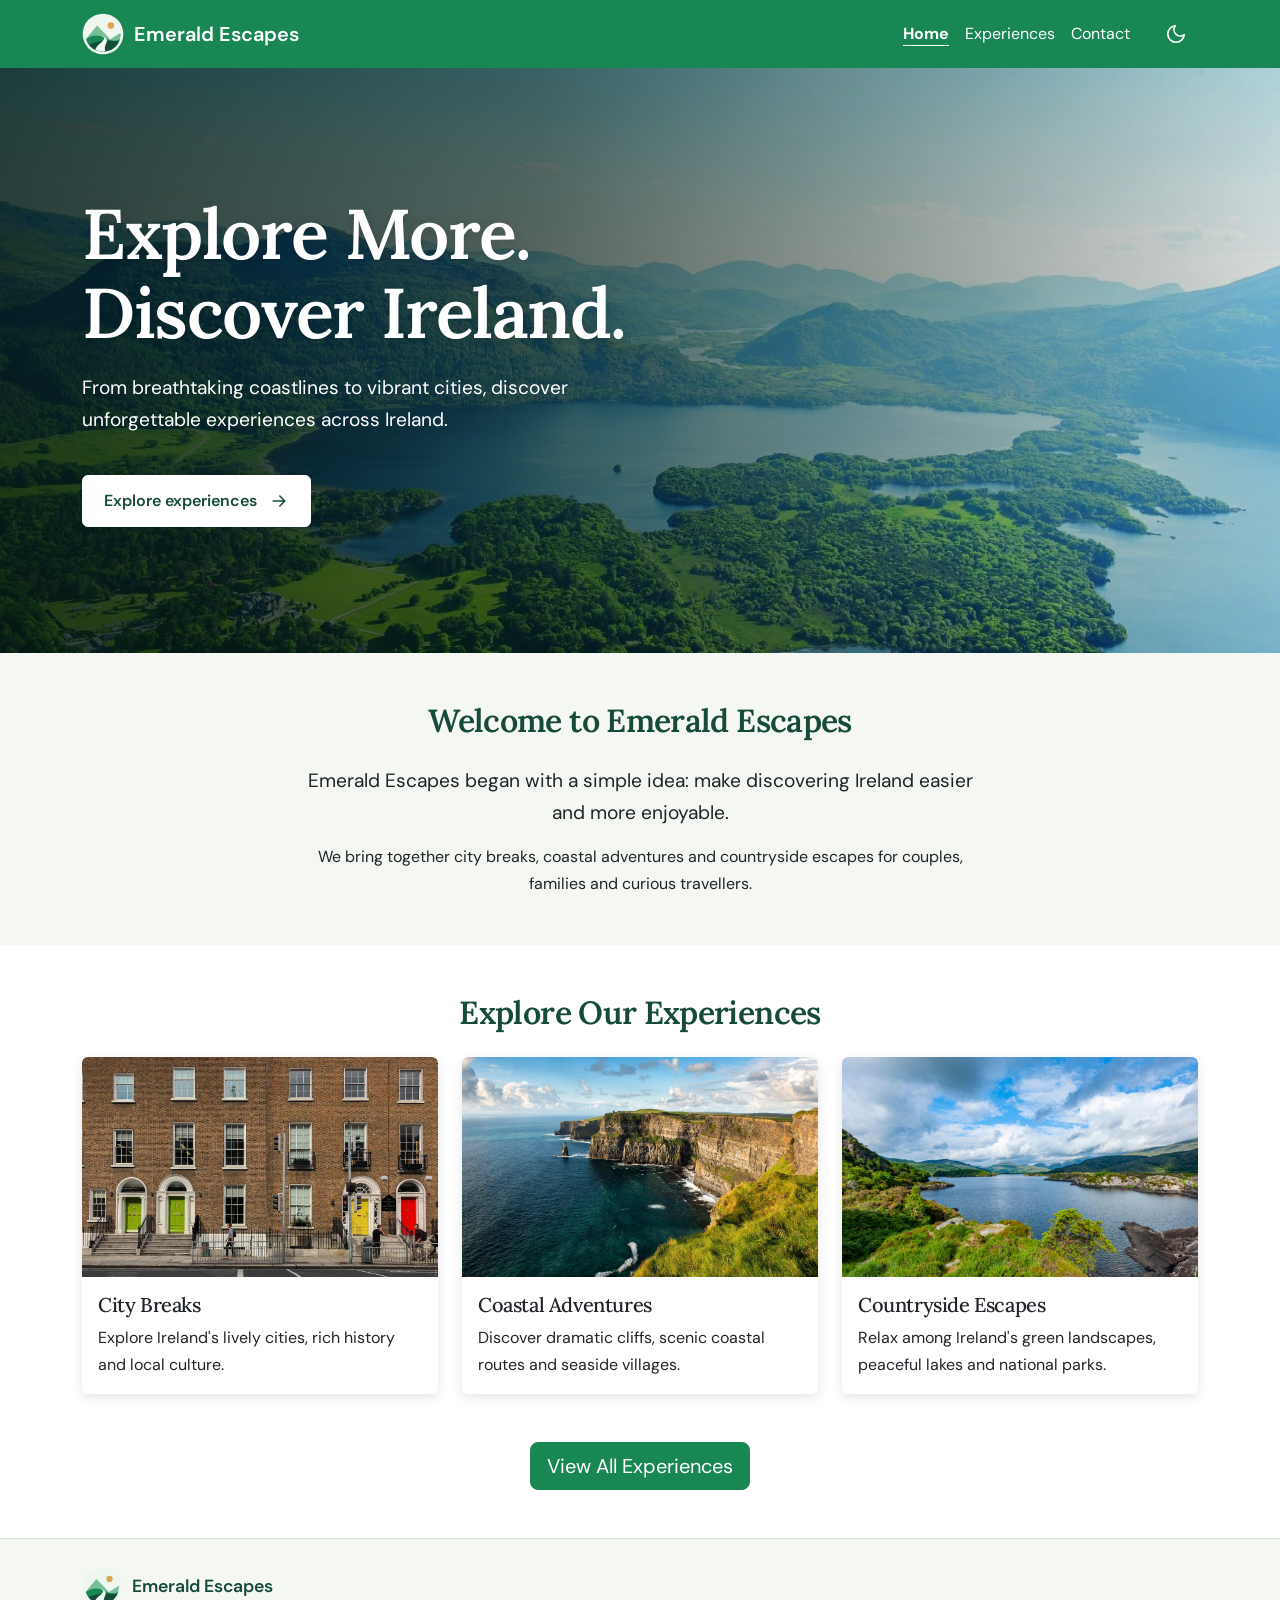
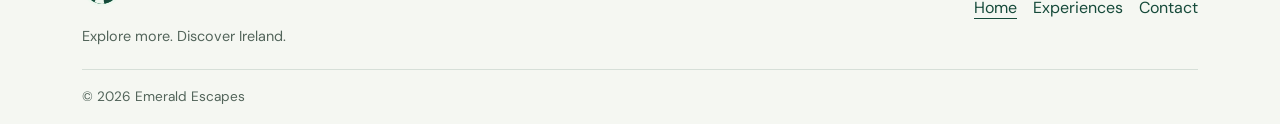
==== index.html @ 3952c550 "Add accessible back-to-top arrow across all pages" ====
<!DOCTYPE html>
<html lang="en">

<head>
    <meta charset="UTF-8">
    <meta name="viewport" content="width=device-width, initial-scale=1.0">
    <meta name="color-scheme" content="light dark">
    <meta name="theme-color" content="#198754">
    <link rel="icon" type="image/svg+xml" href="images/emerald-logo.svg">
    <script src="js/theme.js"></script>
    <title>Emerald Escapes | Discover Ireland</title>
    <link rel="stylesheet" href="vendor/bootstrap/css/bootstrap.min.css">
    <link rel="stylesheet" href="css/style.css">

</head>

<body>

    <header>
        <nav class="navbar navbar-expand-lg navbar-dark bg-success">
            <div class="container">

                <a class="navbar-brand" href="index.html">
                    <img src="images/emerald-logo.svg" class="brand-logo" width="42" height="42" alt="">
                    <span>Emerald Escapes</span>
                </a>

                <button class="navbar-toggler" type="button" data-bs-toggle="collapse" data-bs-target="#mainNav"
                    aria-controls="mainNav" aria-expanded="false" aria-label="Toggle navigation">
                    <span class="navbar-toggler-icon"></span>
                </button>

                <div class="collapse navbar-collapse" id="mainNav">
                    <div class="navbar-nav ms-auto">
                        <a class="nav-link active" aria-current="page" href="index.html">Home</a>
                        <a class="nav-link" href="experiences.html">Experiences</a>
                        <a class="nav-link" href="contact.html">Contact</a>
                    </div>
                    <button type="button" id="themeToggle" class="theme-toggle ms-lg-3 mt-3 mt-lg-0 mb-2 mb-lg-0"
                        role="switch" aria-checked="false" aria-label="Dark mode">
                        <svg class="theme-icon theme-icon-moon" width="22" height="22" viewBox="0 0 24 24"
                            fill="none" stroke="currentColor" stroke-width="1.8" stroke-linecap="round"
                            stroke-linejoin="round" aria-hidden="true" focusable="false">
                            <path d="M21 12.8A9 9 0 1 1 11.2 3a7 7 0 0 0 9.8 9.8Z"></path>
                        </svg>
                        <svg class="theme-icon theme-icon-sun" width="22" height="22" viewBox="0 0 24 24"
                            fill="none" stroke="currentColor" stroke-width="1.8" stroke-linecap="round"
                            aria-hidden="true" focusable="false">
                            <circle cx="12" cy="12" r="4"></circle>
                            <path d="M12 2v2m0 16v2M2 12h2m16 0h2M4.93 4.93l1.42 1.42m11.3 11.3 1.42 1.42M4.93 19.07l1.42-1.42m11.3-11.3 1.42-1.42"></path>
                        </svg>
                    </button>
                </div>

            </div>
        </nav>
    </header>
    <main>
        <section class="hero d-flex align-items-center">
            <div class="container">
                <div class="row">
                    <div class="col-lg-8 text-white">

                        <h1>
                            <span class="hero-title-line">Explore More.</span>
                            <span class="hero-title-line">Discover Ireland.</span>
                        </h1>

                        <p class="lead mt-3">
                            From breathtaking coastlines to vibrant cities,
                            discover unforgettable experiences across Ireland.
                        </p>

                        <a href="experiences.html" class="btn btn-light hero-cta mt-4">
                            Explore experiences
                            <svg width="20" height="20" viewBox="0 0 24 24" fill="none" stroke="currentColor"
                                stroke-width="1.8" stroke-linecap="round" stroke-linejoin="round"
                                aria-hidden="true" focusable="false">
                                <path d="M5 12h14m-6-6 6 6-6 6"></path>
                            </svg>
                        </a>

                    </div>
                </div>
            </div>
        </section>


        <section class="about py-5">
            <div class="container">
                <div class="row justify-content-center">
                    <div class="col-lg-9 text-center">

                        <h2 class="mb-4">Welcome to Emerald Escapes</h2>

                        <div class="about-copy">
                            <p class="lead">
                                Emerald Escapes began with a simple idea:
                                make discovering Ireland easier and more enjoyable.
                            </p>
                            <p class="mb-0">
                                We bring together city breaks, coastal adventures and countryside escapes
                                for couples, families and curious travellers.
                            </p>
                        </div>

                    </div>
                </div>
            </div>
        </section>
        <section class="featured py-5">
            <div class="container">

                <h2 class="text-center mb-4">
                    Explore Our Experiences
                </h2>

                <div class="row g-4">

                    <!-- City Breaks -->
                    <div class="col-md-6 col-lg-4">
                        <article class="card h-100 experience-preview">
                            <img src="images/dublin.jpg" class="card-img-top" alt="Colourful streets in Dublin">

                            <div class="card-body">
                                <h3 class="h5">City Breaks</h3>
                                <p class="card-text">
                                    Explore Ireland's lively cities,
                                    rich history and local culture.
                                </p>
                            </div>
                        </article>
                    </div>

                    <!-- Coastal Adventures -->
                    <div class="col-md-6 col-lg-4">
                        <article class="card h-100 experience-preview">
                            <img src="images/cliffs-moher.jpg" class="card-img-top"
                                alt="Cliffs of Moher overlooking the Atlantic Ocean">

                            <div class="card-body">
                                <h3 class="h5">Coastal Adventures</h3>
                                <p class="card-text">
                                    Discover dramatic cliffs, scenic
                                    coastal routes and seaside villages.
                                </p>
                            </div>
                        </article>
                    </div>

                    <!-- Countryside Escapes -->
                    <div class="col-md-6 col-lg-4">
                        <article class="card h-100 experience-preview">
                            <img src="images/killarney.jpg" class="card-img-top"
                                alt="Lakes and mountains in Killarney National Park">

                            <div class="card-body">
                                <h3 class="h5">Countryside Escapes</h3>
                                <p class="card-text">
                                    Relax among Ireland's green landscapes,
                                    peaceful lakes and national parks.
                                </p>
                            </div>
                        </article>
                    </div>

                </div>

                <div class="text-center mt-5">
                    <a href="experiences.html" class="btn btn-success btn-lg">
                        View All Experiences
                    </a>
                </div>

            </div>
        </section>
    </main>

    <footer class="site-footer">
        <div class="container">
            <div class="footer-main">
                <div>
                    <a class="footer-brand" href="index.html">
                        <img src="images/emerald-logo.svg" width="40" height="40" alt="">
                        <span>Emerald Escapes</span>
                    </a>
                    <p class="footer-tagline">Explore more. Discover Ireland.</p>
                </div>
                <nav aria-label="Footer navigation">
                    <ul class="footer-links">
                        <li><a href="index.html" aria-current="page">Home</a></li>
                        <li><a href="experiences.html">Experiences</a></li>
                        <li><a href="contact.html">Contact</a></li>
                    </ul>
                </nav>
            </div>
            <p class="footer-copyright">&copy; 2026 Emerald Escapes</p>
        </div>
    </footer>
    <button type="button" id="backToTop" class="back-to-top" aria-label="Back to top" title="Back to top" hidden>
        <svg width="22" height="22" viewBox="0 0 24 24" fill="none" stroke="currentColor"
            stroke-width="2" stroke-linecap="round" stroke-linejoin="round" aria-hidden="true" focusable="false">
            <path d="M12 19V5m-6 6 6-6 6 6"></path>
        </svg>
    </button>
    <script src="vendor/bootstrap/js/bootstrap.bundle.min.js"></script>
    <script src="js/back-to-top.js"></script>
</body>

</html>
---- css/style.css ----
/* Google Fonts bundled locally so typography works without an internet connection. */
@font-face {
    font-family: "DM Sans";
    src: url("../fonts/dm-sans-latin.woff2") format("woff2");
    font-style: normal;
    font-weight: 100 1000;
    font-display: swap;
}

@font-face {
    font-family: "Lora";
    src: url("../fonts/lora-latin.woff2") format("woff2");
    font-style: normal;
    font-weight: 400 700;
    font-display: swap;
}

/* Shared theme colours. Bootstrap also uses data-bs-theme for forms and text. */
:root {
    --bs-font-sans-serif: "DM Sans", system-ui, -apple-system, "Segoe UI", sans-serif;
    --bs-body-line-height: 1.65;
    --ee-font-heading: "Lora", Georgia, serif;
    color-scheme: light;
    --ee-heading: #164a3a;
    --ee-muted: #52645a;
    --ee-accent: #198754;
    --ee-surface: #ffffff;
    --ee-section: #f5f7f2;
    --ee-border: #d6dfd8;
    --ee-soft-green: #e5f3e9;
    --ee-hover-green: #d1eada;
    --ee-selected: #164a3a;
    --ee-selected-text: #ffffff;
    --ee-focus: #164a3a;
    --ee-shadow: 0 4px 12px rgba(0, 0, 0, 0.1);
}

:root[data-bs-theme="dark"] {
    color-scheme: dark;
    --bs-body-bg: #101b17;
    --bs-body-color: #e6eee9;
    --bs-secondary-color: #b0c0b6;
    --bs-border-color: #43594c;
    --ee-heading: #b4edcd;
    --ee-muted: #b0c0b6;
    --ee-accent: #88d9ab;
    --ee-surface: #192a22;
    --ee-section: #15241d;
    --ee-border: #43594c;
    --ee-soft-green: #203d2d;
    --ee-hover-green: #2c503b;
    --ee-selected: #a3e4bd;
    --ee-selected-text: #10271b;
    --ee-focus: #a3e4bd;
    --ee-shadow: 0 4px 16px rgba(0, 0, 0, 0.25);
}

h1, h2, h3, h4, h5, h6 {
    font-family: var(--ee-font-heading);
    font-weight: 600;
    line-height: 1.25;
    letter-spacing: -0.02em;
}

.lead {
    font-weight: 400;
}

/* Let the main content fill short pages so the footer stays at the bottom. */
body {
    min-height: 100vh;
    min-height: 100dvh;
    display: flex;
    flex-direction: column;
}

body > main {
    flex: 1 0 auto;
}

.site-footer {
    margin-top: auto;
    padding: 1.75rem 0 1rem;
    background: var(--ee-section);
    border-top: 1px solid var(--ee-border);
    color: var(--ee-muted);
}

.footer-main {
    display: flex;
    flex-wrap: wrap;
    align-items: center;
    justify-content: space-between;
    gap: 1.25rem;
    padding-bottom: 1.25rem;
}

.footer-brand {
    display: inline-flex;
    align-items: center;
    gap: 0.65rem;
    color: var(--ee-heading);
    font-size: 1.1rem;
    font-weight: 600;
    text-decoration: none;
}

.footer-brand:hover {
    color: var(--ee-heading);
}

.footer-tagline {
    margin: 0.6rem 0 0;
    font-size: 0.9rem;
}

.footer-links {
    display: flex;
    flex-wrap: wrap;
    gap: 0.25rem 1rem;
    margin: 0;
    padding: 0;
    list-style: none;
}

.footer-links a {
    display: inline-flex;
    align-items: center;
    min-height: 44px;
    color: var(--ee-heading);
    text-decoration: none;
}

.footer-links a:hover,
.footer-links a[aria-current="page"] {
    text-decoration: underline;
    text-underline-offset: 0.3rem;
}

.footer-brand:focus-visible,
.footer-links a:focus-visible {
    outline: 2px solid var(--ee-focus);
    outline-offset: 3px;
    border-radius: 0.2rem;
}

.footer-copyright {
    margin: 0;
    padding-top: 1rem;
    border-top: 1px solid var(--ee-border);
    font-size: 0.85rem;
}

@media (max-width: 575.98px) {
    .footer-main {
        flex-direction: column;
        text-align: center;
    }

    .footer-links {
        justify-content: center;
    }

    .footer-copyright {
        text-align: center;
    }
}

/* A fixed arrow that stays within the safe area on mobile screens. */
.back-to-top {
    position: fixed;
    right: calc(1rem + env(safe-area-inset-right, 0px));
    bottom: calc(1rem + env(safe-area-inset-bottom, 0px));
    z-index: 1020;
    display: grid;
    place-items: center;
    width: 48px;
    height: 48px;
    padding: 0;
    border: 1px solid var(--ee-border);
    border-radius: 50%;
    background: var(--ee-selected);
    color: var(--ee-selected-text);
    box-shadow: var(--ee-shadow);
    cursor: pointer;
}

.back-to-top[hidden] {
    display: none;
}

.back-to-top:hover {
    box-shadow: 0 4px 16px rgba(0, 0, 0, 0.3);
}

.back-to-top:focus-visible {
    outline: 3px solid var(--ee-focus);
    outline-offset: 3px;
}

.navbar-brand {
    display: inline-flex;
    align-items: center;
    gap: 0.65rem;
    font-weight: 600;
}

.brand-logo {
    flex-shrink: 0;
}

.theme-toggle {
    display: inline-grid;
    place-items: center;
    width: 44px;
    height: 44px;
    flex-shrink: 0;
    padding: 0;
    color: #ffffff;
    background: transparent;
    border: 0;
    border-radius: 50%;
    cursor: pointer;
}

.theme-toggle:hover {
    background: rgba(0, 0, 0, 0.12);
}

.theme-toggle:focus-visible {
    outline: 3px solid #ffffff;
    outline-offset: 3px;
}

.theme-icon {
    grid-area: 1 / 1;
    transform-origin: center;
    transition: opacity 220ms ease-out, transform 220ms ease-out;
}

.theme-icon-sun {
    opacity: 0;
    transform: rotate(-45deg) scale(0.65);
}

.theme-icon-moon {
    opacity: 1;
    transform: rotate(0) scale(1);
}

[data-bs-theme="dark"] .theme-icon-sun {
    opacity: 1;
    transform: rotate(0) scale(1);
}

[data-bs-theme="dark"] .theme-icon-moon {
    opacity: 0;
    transform: rotate(45deg) scale(0.65);
}

@media (prefers-reduced-motion: reduce) {
    .theme-icon {
        transition: none;
    }
}

.card {
    background-color: var(--ee-surface);
}

/* Brighter outlines keep success buttons readable against dark surfaces. */
[data-bs-theme="dark"] .btn-outline-success {
    --bs-btn-color: #88d9ab;
    --bs-btn-border-color: #88d9ab;
    --bs-btn-hover-color: #10271b;
    --bs-btn-hover-bg: #88d9ab;
    --bs-btn-hover-border-color: #88d9ab;
    --bs-btn-active-color: #10271b;
    --bs-btn-active-bg: #88d9ab;
    --bs-btn-active-border-color: #88d9ab;
    --bs-btn-focus-shadow-rgb: 136, 217, 171;
    --bs-btn-disabled-color: #b0c0b6;
    --bs-btn-disabled-border-color: #b0c0b6;
}

/* Keep navigation readable and mark the current page with more than colour. */
.navbar.navbar-dark .navbar-nav .nav-link {
    color: #ffffff;
}

.navbar.navbar-dark .navbar-nav .nav-link.active {
    font-weight: 700;
    text-decoration: underline;
    text-underline-offset: 0.4rem;
}

.navbar .nav-link:focus-visible {
    outline: 2px solid #ffffff;
    outline-offset: 2px;
}

/* Home page hero banner */
.hero {
    min-height: clamp(480px, 65vh, 680px);
    padding: 4.5rem 0;

    background-color: #164a3a;
    background-image:
        linear-gradient(90deg, rgba(5, 25, 18, 0.82) 0%,
            rgba(5, 25, 18, 0.65) 42%, rgba(5, 25, 18, 0.15) 100%),
        url("../images/ireland-hero.jpg");

    background-size: cover;
    background-position: center;
    background-repeat: no-repeat;
}

.hero h1 {
    margin-bottom: 1.25rem;
    font-size: clamp(2.75rem, 5.5vw, 4.5rem);
    font-weight: 600;
    line-height: 1.12;
    text-shadow: 0 2px 12px rgba(0, 0, 0, 0.15);
}

.hero-title-line {
    display: block;
}

.hero .lead {
    max-width: 46ch;
    font-size: clamp(1.05rem, 1.5vw, 1.25rem);
    line-height: 1.65;
}

.hero-cta {
    --bs-btn-color: #164a3a;
    --bs-btn-bg: #ffffff;
    --bs-btn-border-color: #ffffff;
    --bs-btn-hover-color: #164a3a;
    --bs-btn-hover-bg: #eef7ef;
    --bs-btn-hover-border-color: #eef7ef;
    --bs-btn-active-color: #164a3a;
    --bs-btn-active-bg: #eef7ef;
    display: inline-flex;
    align-items: center;
    gap: 0.75rem;
    padding: 0.8rem 1.3rem;
    font-size: 1rem;
    font-weight: 600;
}

.hero-cta:focus-visible {
    outline: 3px solid #ffffff;
    outline-offset: 4px;
}

/* Adjust hero layout for mobile screens */
@media (max-width: 576px) {
    .hero {
        min-height: 480px;
        padding: 3.5rem 0;
        text-align: center;
        background-image:
            linear-gradient(rgba(5, 25, 18, 0.65), rgba(5, 25, 18, 0.65)),
            url("../images/ireland-hero.jpg");
    }

    .hero h1 {
        font-size: clamp(2rem, 8.5vw, 2.6rem);
    }

    .hero .lead {
        margin-inline: auto;
    }
}


/* About section */
.about {
    background-color: var(--ee-section);
}

.about-copy {
    max-width: 62ch;
    margin-inline: auto;
}

.about-copy .lead {
    font-size: 1.2rem;
}

.about h2,
.featured h2 {
    color: var(--ee-heading);
}

/* Featured experiences */
.featured {
    background-color: var(--bs-body-bg);
}

.experience-preview {
    border: none;
    overflow: hidden;
    box-shadow: var(--ee-shadow);
    transition: transform 0.3s ease, box-shadow 0.3s ease;
}

/* Make all card images the same size */
.experience-preview img {
    height: 220px;
    object-fit: cover;
}

/* Card hover effect */
.experience-preview:hover {
    transform: translateY(-5px);
    box-shadow: 0 8px 20px rgba(0, 0, 0, 0.15);
}

/* Keep the description flexible and the price and save action aligned. */
.experience-card .card-body {
    display: flex;
    flex-direction: column;
}

.experience-card .card-body > p:nth-of-type(2) {
    flex-grow: 1;
}

.experience-card .favourite-btn {
    align-self: flex-start;
    min-height: 44px;
}

@media (prefers-reduced-motion: reduce) {
    .experience-preview {
        transition: none;
    }

    .experience-preview:hover {
        transform: none;
    }
}

/* Experiences page heading and filters */
.experiences-intro h1 {
    color: var(--ee-heading);
    letter-spacing: -0.02em;
}

.experiences-intro .lead {
    color: var(--ee-muted);
}

.experiences-eyebrow {
    color: var(--ee-accent);
    font-size: 0.75rem;
    font-weight: 700;
    letter-spacing: 0.14em;
}

.experience-filter-panel {
    padding: 1.25rem;
    background-color: var(--ee-section);
    border: 1px solid var(--ee-border);
    border-radius: 1rem;
}

.experience-filter-panel .form-label {
    color: var(--ee-heading);
    font-weight: 600;
}

.experience-filter-panel .form-select {
    min-height: 3rem;
    border-color: var(--ee-border);
    border-radius: 0.65rem;
}

.experience-filter-panel .form-select:focus {
    border-color: var(--ee-accent);
    box-shadow: 0 0 0 0.2rem rgba(25, 135, 84, 0.15);
}

.favourites-status {
    font-size: 1rem;
    font-weight: 700;
    line-height: 1.4;
}

.favourites-callout {
    width: 100%;
    min-height: 3rem;
    display: flex;
    align-items: center;
    gap: 0.85rem;
    color: var(--ee-heading);
    padding: 0.65rem 1rem;
    background: var(--ee-soft-green);
    border: 1px solid var(--ee-accent);
    border-radius: 0.75rem;
    text-align: left;
    cursor: pointer;
}

.favourites-callout:hover {
    background: var(--ee-hover-green);
}

.favourites-callout[aria-pressed="true"] {
    background: var(--ee-selected);
    color: var(--ee-selected-text);
    border-color: var(--ee-selected);
}

.favourites-callout:focus-visible,
.experience-results-bar .btn:focus-visible {
    outline: 3px solid var(--ee-focus);
    outline-offset: 3px;
}

.favourites-heart {
    color: inherit;
    font-size: 1.8rem;
    line-height: 1;
}

.favourites-hint {
    margin-top: 0.5rem;
    color: var(--ee-muted);
    font-size: 0.85rem;
}

.experience-results-bar {
    display: flex;
    flex-wrap: wrap;
    align-items: center;
    justify-content: space-between;
    gap: 0.75rem;
    color: var(--ee-muted);
}

.experience-results-bar .btn {
    min-height: 44px;
}

@media (max-width: 576px) {
    .brand-logo {
        width: 36px;
        height: 36px;
    }

    .navbar-brand {
        gap: 0.5rem;
        font-size: 1.1rem;
    }

    .experience-filter-panel {
        padding: 1rem;
    }

    .favourites-callout {
        min-height: 3.5rem;
    }

    .experiences-intro h1 {
        font-size: 2.2rem;
    }
}

/* Enquiry success confirmation */
.success-icon {
    width: 80px;
    height: 80px;
    background-color: #198754;
    color: white;
    border-radius: 50%;

    display: flex;
    align-items: center;
    justify-content: center;

    font-size: 2.5rem;
    font-weight: bold;
}
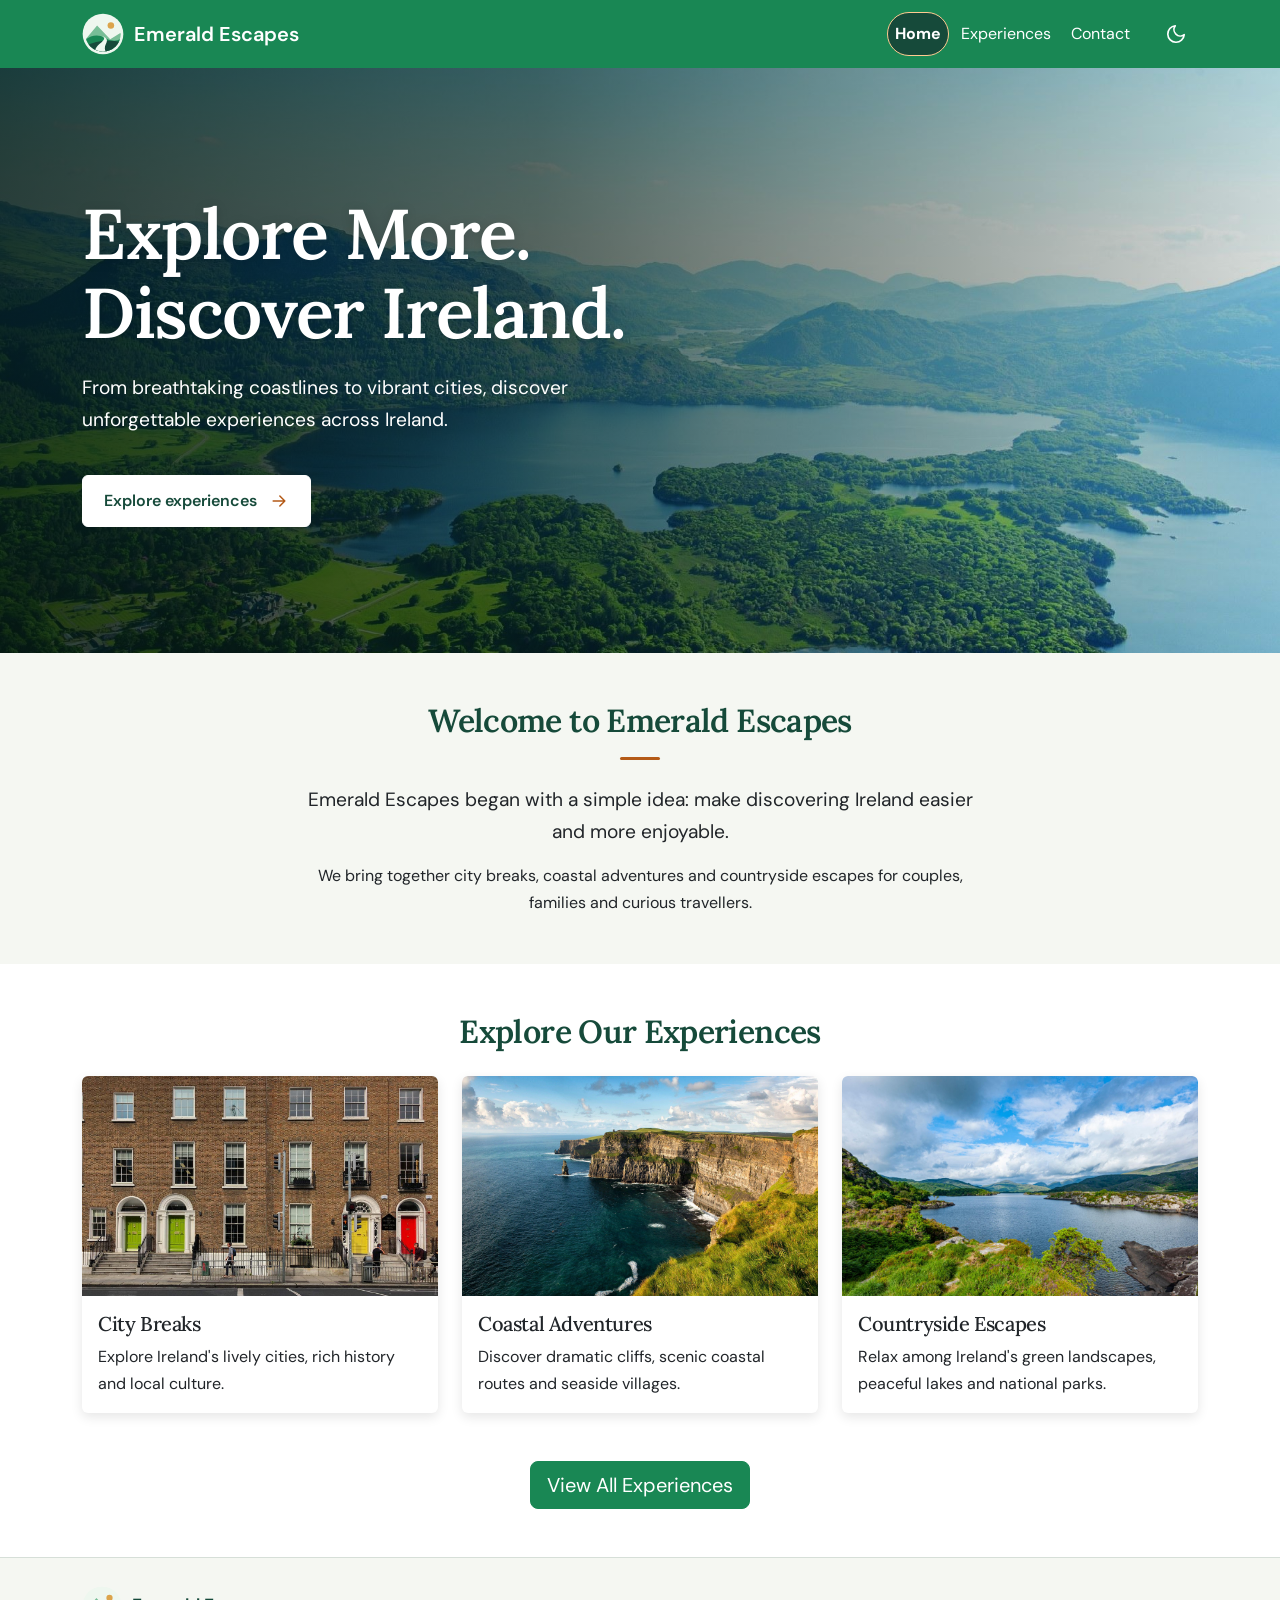
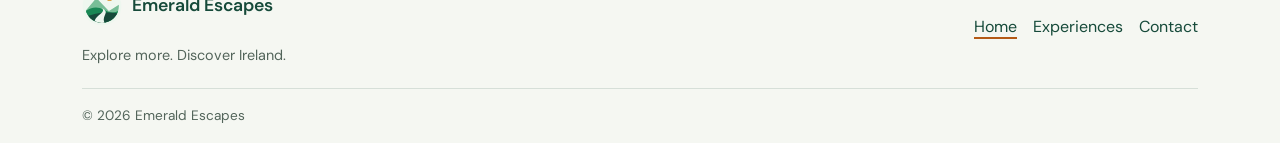
==== commit 8e478fb5: "Replace competing nav underlines with one accessible gliding highlight" ====
--- a/index.html
+++ b/index.html
@@ -204,6 +204,7 @@
         </svg>
     </button>
     <script src="vendor/bootstrap/js/bootstrap.bundle.min.js"></script>
+    <script src="js/navigation.js"></script>
     <script src="js/back-to-top.js"></script>
 </body>
 
--- a/css/style.css
+++ b/css/style.css
@@ -24,6 +24,8 @@
     --ee-heading: #164a3a;
     --ee-muted: #52645a;
     --ee-accent: #198754;
+    --ee-orange: #b45a17;
+    --ee-nav-orange: #ffca91;
     --ee-surface: #ffffff;
     --ee-section: #f5f7f2;
     --ee-border: #d6dfd8;
@@ -44,6 +46,7 @@
     --ee-heading: #b4edcd;
     --ee-muted: #b0c0b6;
     --ee-accent: #88d9ab;
+    --ee-orange: #f6b66b;
     --ee-surface: #192a22;
     --ee-section: #15241d;
     --ee-border: #43594c;
@@ -134,6 +137,8 @@
 .footer-links a:hover,
 .footer-links a[aria-current="page"] {
     text-decoration: underline;
+    text-decoration-color: var(--ee-orange);
+    text-decoration-thickness: 2px;
     text-underline-offset: 0.3rem;
 }
 
@@ -183,6 +188,17 @@
     color: var(--ee-selected-text);
     box-shadow: var(--ee-shadow);
     cursor: pointer;
+    opacity: 0;
+    visibility: hidden;
+    pointer-events: none;
+    transition: opacity 180ms ease, visibility 0s linear 180ms;
+}
+
+.back-to-top.is-visible {
+    opacity: 1;
+    visibility: visible;
+    pointer-events: auto;
+    transition-delay: 0s;
 }
 
 .back-to-top[hidden] {
@@ -198,6 +214,12 @@
     outline-offset: 3px;
 }
 
+@media (prefers-reduced-motion: reduce) {
+    .back-to-top {
+        transition: none;
+    }
+}
+
 .navbar-brand {
     display: inline-flex;
     align-items: center;
@@ -207,6 +229,12 @@
 
 .brand-logo {
     flex-shrink: 0;
+    transition: transform 200ms ease;
+}
+
+.navbar-brand:hover .brand-logo,
+.navbar-brand:focus-visible .brand-logo {
+    transform: rotate(-4deg);
 }
 
 .theme-toggle {
@@ -284,14 +312,58 @@
 }
 
 /* Keep navigation readable and mark the current page with more than colour. */
+.navbar .navbar-nav {
+    position: relative;
+    isolation: isolate;
+    gap: 0.25rem;
+}
+
 .navbar.navbar-dark .navbar-nav .nav-link {
+    position: relative;
+    display: inline-flex;
+    align-items: center;
+    width: fit-content;
+    min-height: 44px;
     color: #ffffff;
+    border-radius: 999px;
 }
 
 .navbar.navbar-dark .navbar-nav .nav-link.active {
     font-weight: 700;
-    text-decoration: underline;
-    text-underline-offset: 0.4rem;
+    background: #164a3a;
+    box-shadow: inset 0 0 0 1px var(--ee-nav-orange);
+}
+
+.nav-indicator {
+    display: none;
+    position: absolute;
+    top: 0;
+    left: 0;
+    z-index: -1;
+    background: #164a3a;
+    border: 1px solid var(--ee-nav-orange);
+    border-radius: 999px;
+    pointer-events: none;
+    transition: transform 220ms cubic-bezier(0.2, 0.7, 0.2, 1), width 220ms ease;
+}
+
+.navbar .has-nav-indicator .nav-indicator {
+    display: block;
+}
+
+.navbar.navbar-dark .has-nav-indicator .nav-link.active {
+    background: transparent;
+    box-shadow: none;
+}
+
+.nav-indicator.is-instant {
+    transition: none;
+}
+
+@media (max-width: 991.98px) {
+    .navbar.navbar-dark .navbar-nav .nav-link {
+        padding-inline: 0.85rem;
+    }
 }
 
 .navbar .nav-link:focus-visible {
@@ -338,8 +410,8 @@
     --bs-btn-bg: #ffffff;
     --bs-btn-border-color: #ffffff;
     --bs-btn-hover-color: #164a3a;
-    --bs-btn-hover-bg: #eef7ef;
-    --bs-btn-hover-border-color: #eef7ef;
+    --bs-btn-hover-bg: #fff1e3;
+    --bs-btn-hover-border-color: #f3b56d;
     --bs-btn-active-color: #164a3a;
     --bs-btn-active-bg: #eef7ef;
     display: inline-flex;
@@ -353,6 +425,31 @@
 .hero-cta:focus-visible {
     outline: 3px solid #ffffff;
     outline-offset: 4px;
+}
+
+.hero-cta svg {
+    color: #b45a17;
+    transition: transform 180ms ease;
+}
+
+.hero-cta:hover svg,
+.hero-cta:focus-visible svg {
+    transform: translateX(3px);
+}
+
+@media (prefers-reduced-motion: reduce) {
+    .brand-logo,
+    .nav-indicator,
+    .hero-cta svg {
+        transition: none;
+    }
+
+    .navbar-brand:hover .brand-logo,
+    .navbar-brand:focus-visible .brand-logo,
+    .hero-cta:hover svg,
+    .hero-cta:focus-visible svg {
+        transform: none;
+    }
 }
 
 /* Adjust hero layout for mobile screens */
@@ -395,6 +492,16 @@
     color: var(--ee-heading);
 }
 
+.about h2::after {
+    content: "";
+    display: block;
+    width: 2.5rem;
+    height: 3px;
+    margin: 1rem auto 0;
+    background: var(--ee-orange);
+    border-radius: 2px;
+}
+
 /* Featured experiences */
 .featured {
     background-color: var(--bs-body-bg);
@@ -455,7 +562,7 @@
 }
 
 .experiences-eyebrow {
-    color: var(--ee-accent);
+    color: var(--ee-orange);
     font-size: 0.75rem;
     font-weight: 700;
     letter-spacing: 0.14em;
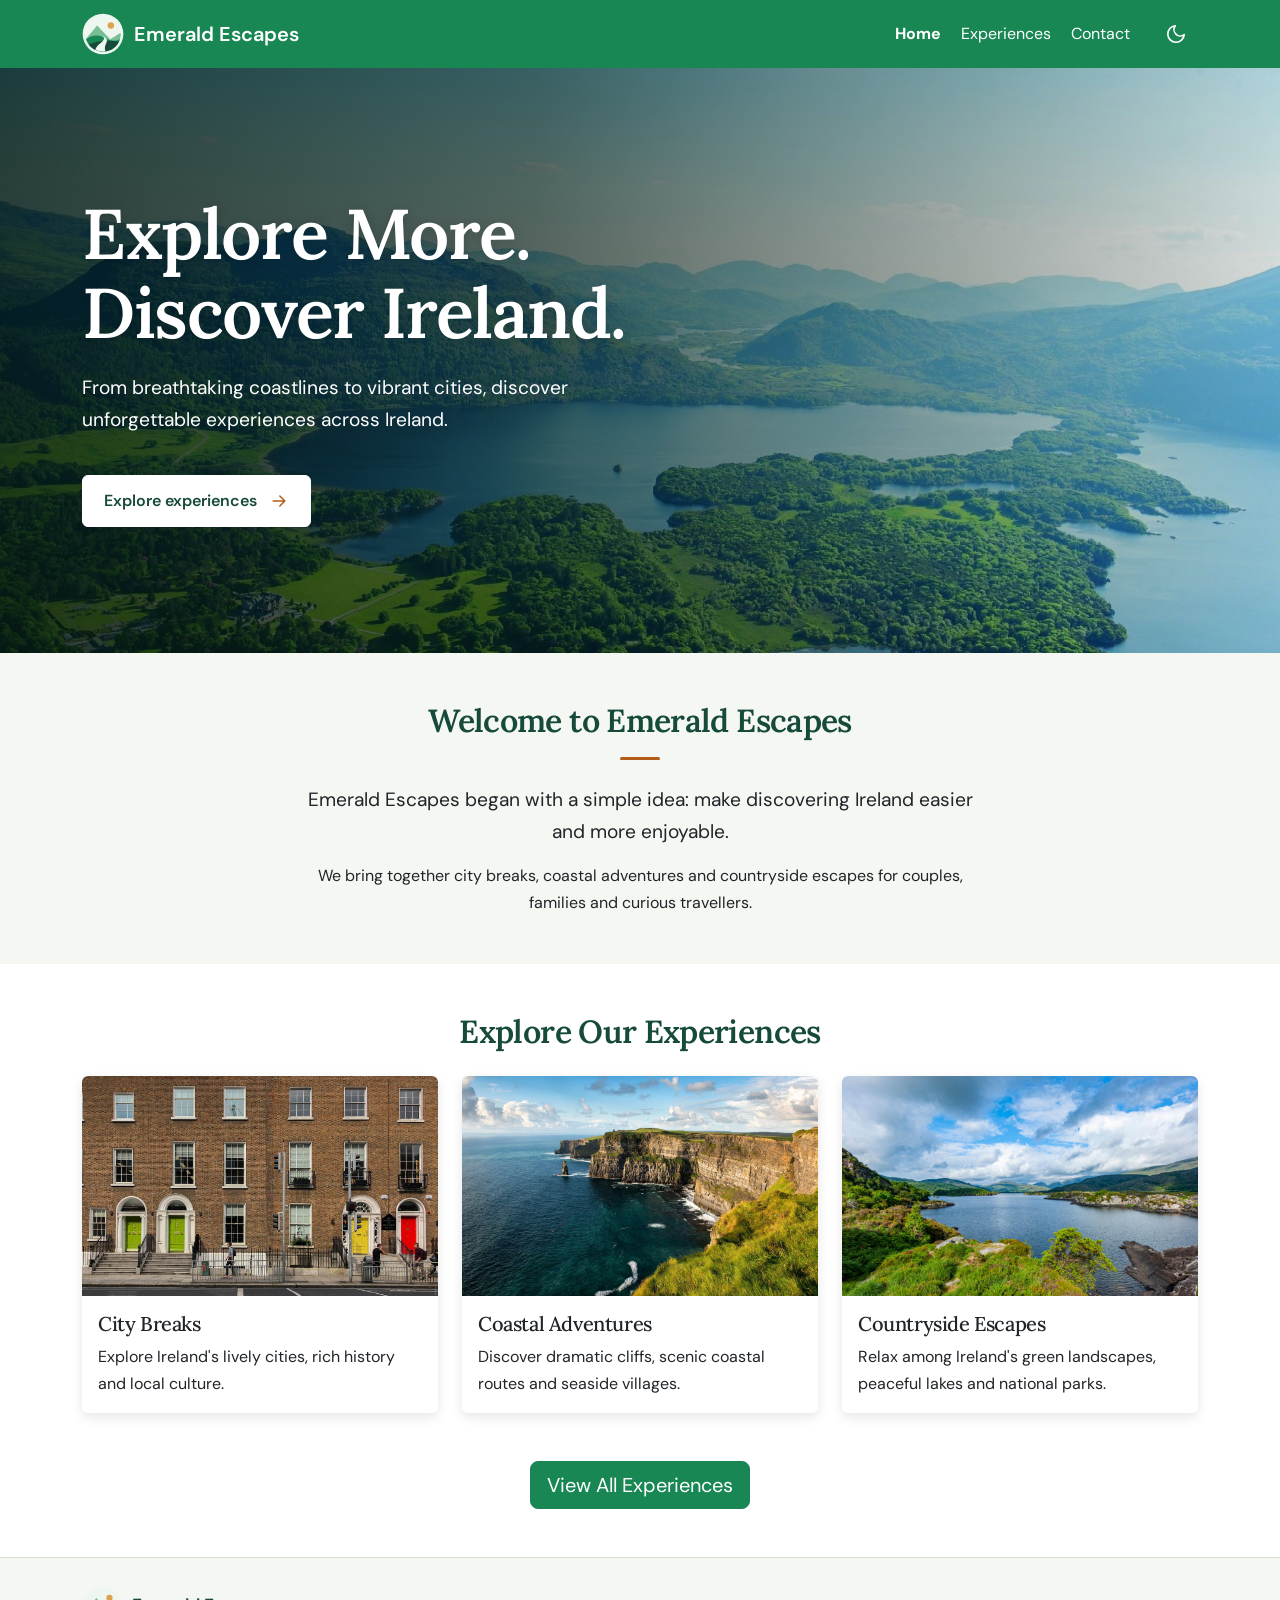
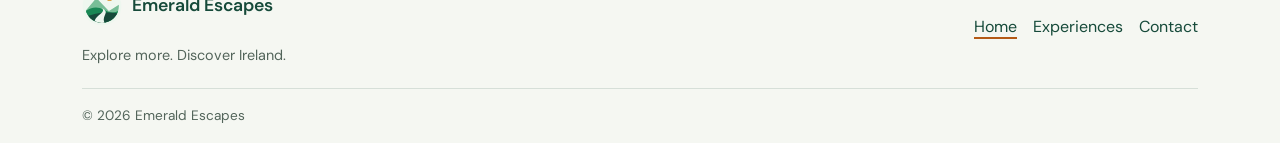
==== commit c5e65032: "Simplify navigation to a fading orange hover underline" ====
--- a/index.html
+++ b/index.html
@@ -204,7 +204,6 @@
         </svg>
     </button>
     <script src="vendor/bootstrap/js/bootstrap.bundle.min.js"></script>
-    <script src="js/navigation.js"></script>
     <script src="js/back-to-top.js"></script>
 </body>
 
--- a/css/style.css
+++ b/css/style.css
@@ -313,8 +313,6 @@
 
 /* Keep navigation readable and mark the current page with more than colour. */
 .navbar .navbar-nav {
-    position: relative;
-    isolation: isolate;
     gap: 0.25rem;
 }
 
@@ -325,44 +323,41 @@
     width: fit-content;
     min-height: 44px;
     color: #ffffff;
-    border-radius: 999px;
 }
 
 .navbar.navbar-dark .navbar-nav .nav-link.active {
     font-weight: 700;
-    background: #164a3a;
-    box-shadow: inset 0 0 0 1px var(--ee-nav-orange);
-}
-
-.nav-indicator {
-    display: none;
+}
+
+/* A simple underline fades in and out; it does not move or grow. */
+.navbar .navbar-nav .nav-link::after {
+    content: "";
     position: absolute;
-    top: 0;
-    left: 0;
-    z-index: -1;
-    background: #164a3a;
-    border: 1px solid var(--ee-nav-orange);
-    border-radius: 999px;
+    left: 0.5rem;
+    right: 0.5rem;
+    bottom: 0.3rem;
+    height: 2px;
+    border-radius: 2px;
+    background: var(--ee-nav-orange);
+    opacity: 0;
     pointer-events: none;
-    transition: transform 220ms cubic-bezier(0.2, 0.7, 0.2, 1), width 220ms ease;
-}
-
-.navbar .has-nav-indicator .nav-indicator {
-    display: block;
-}
-
-.navbar.navbar-dark .has-nav-indicator .nav-link.active {
-    background: transparent;
-    box-shadow: none;
-}
-
-.nav-indicator.is-instant {
-    transition: none;
+    transition: opacity 150ms ease;
+}
+
+@media (hover: hover) {
+    .navbar .navbar-nav .nav-link:hover::after {
+        opacity: 1;
+    }
+}
+
+.navbar .navbar-nav .nav-link:focus-visible::after {
+    opacity: 1;
 }
 
 @media (max-width: 991.98px) {
-    .navbar.navbar-dark .navbar-nav .nav-link {
-        padding-inline: 0.85rem;
+    .navbar .navbar-nav .nav-link::after {
+        left: 0;
+        right: 0;
     }
 }
 
@@ -439,7 +434,7 @@
 
 @media (prefers-reduced-motion: reduce) {
     .brand-logo,
-    .nav-indicator,
+    .navbar .navbar-nav .nav-link::after,
     .hero-cta svg {
         transition: none;
     }
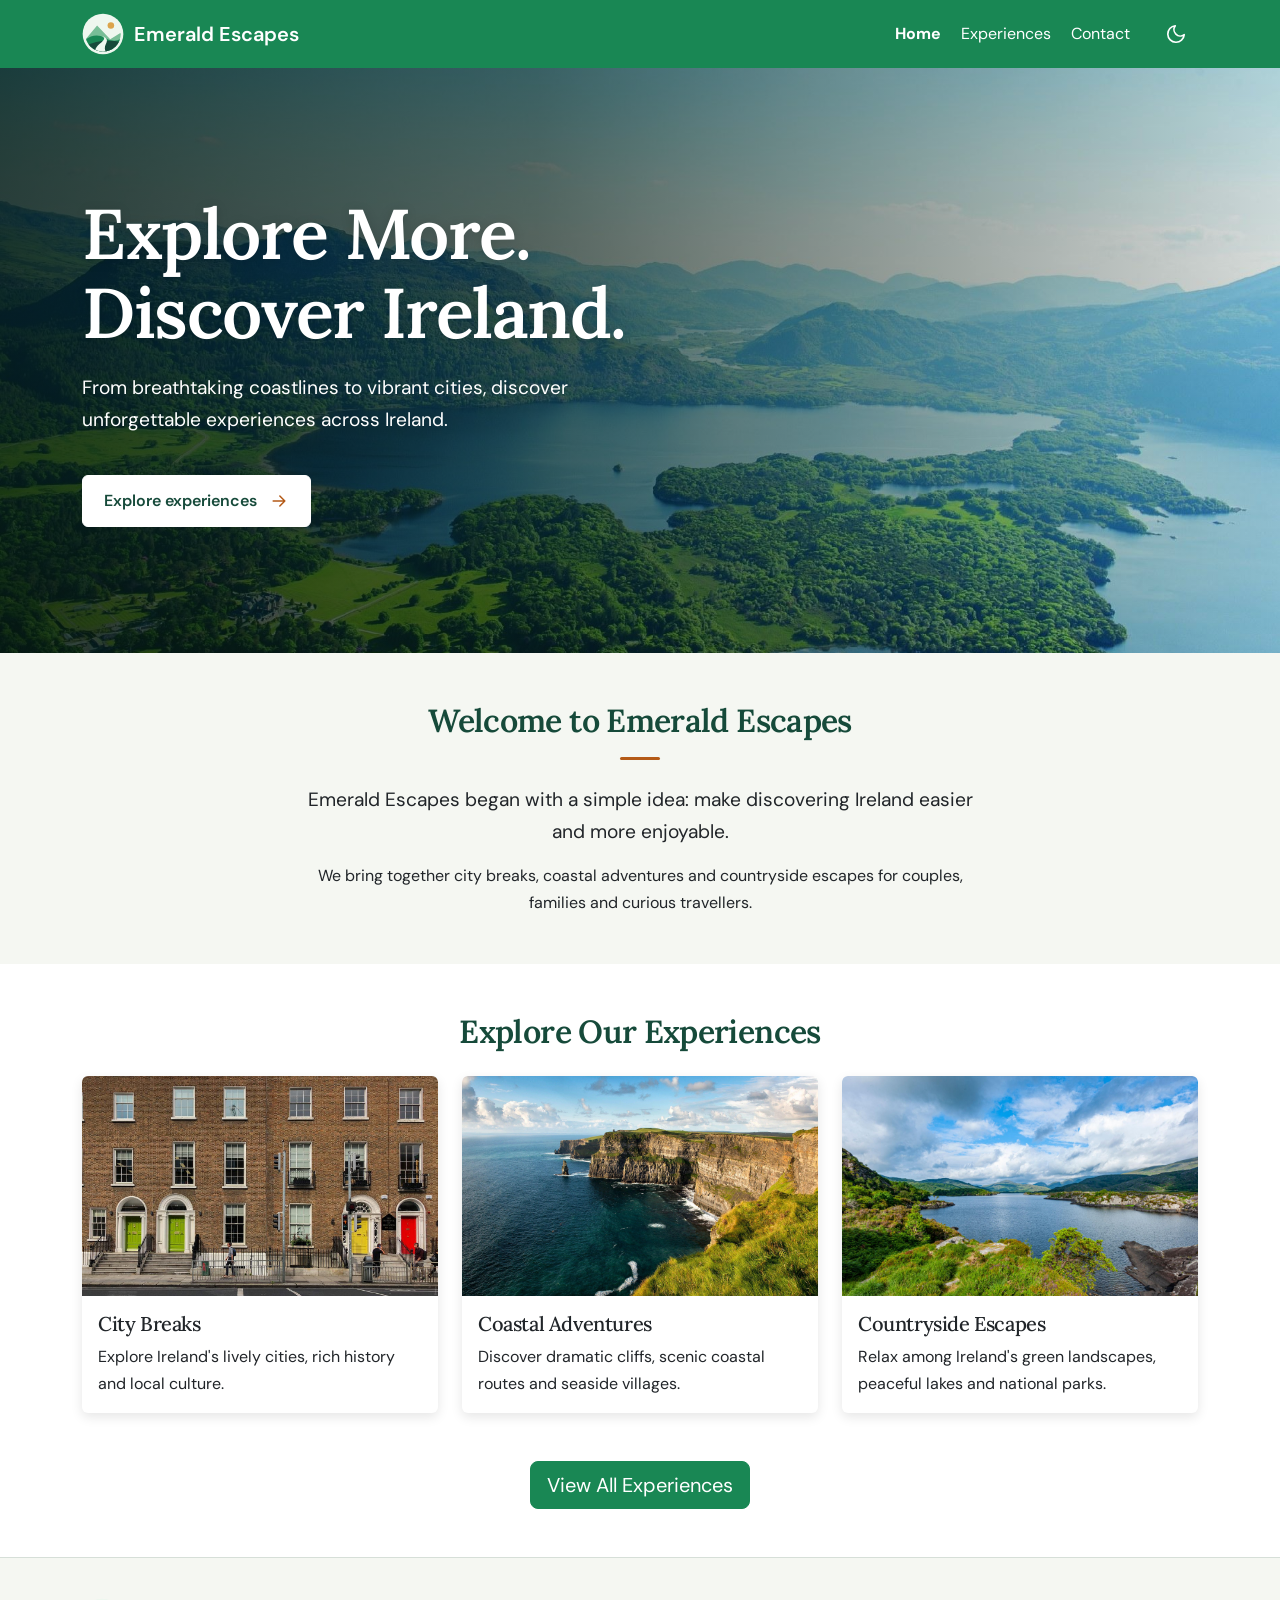
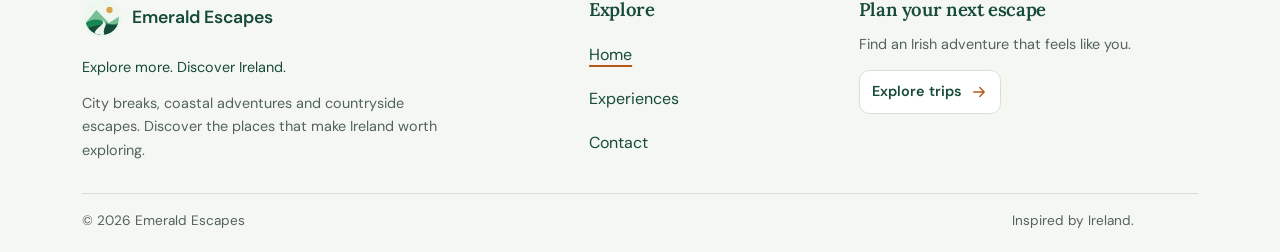
==== commit bd1b0782: "Add smooth theme crossfade and enrich the responsive footer" ====
--- a/index.html
+++ b/index.html
@@ -179,22 +179,42 @@
     <footer class="site-footer">
         <div class="container">
             <div class="footer-main">
-                <div>
+                <div class="footer-identity">
                     <a class="footer-brand" href="index.html">
                         <img src="images/emerald-logo.svg" width="40" height="40" alt="">
                         <span>Emerald Escapes</span>
                     </a>
                     <p class="footer-tagline">Explore more. Discover Ireland.</p>
+                    <p class="footer-description">
+                        City breaks, coastal adventures and countryside escapes.
+                        Discover the places that make Ireland worth exploring.
+                    </p>
                 </div>
                 <nav aria-label="Footer navigation">
+                    <h2 class="footer-heading">Explore</h2>
                     <ul class="footer-links">
                         <li><a href="index.html" aria-current="page">Home</a></li>
                         <li><a href="experiences.html">Experiences</a></li>
                         <li><a href="contact.html">Contact</a></li>
                     </ul>
                 </nav>
-            </div>
-            <p class="footer-copyright">&copy; 2026 Emerald Escapes</p>
+                <div class="footer-plan">
+                    <h2 class="footer-heading">Plan your next escape</h2>
+                    <p>Find an Irish adventure that feels like you.</p>
+                    <a class="footer-cta" href="experiences.html">
+                        Explore trips
+                        <svg width="18" height="18" viewBox="0 0 24 24" fill="none" stroke="currentColor"
+                            stroke-width="1.8" stroke-linecap="round" stroke-linejoin="round"
+                            aria-hidden="true" focusable="false">
+                            <path d="M5 12h14m-6-6 6 6-6 6"></path>
+                        </svg>
+                    </a>
+                </div>
+            </div>
+            <div class="footer-bottom">
+                <p class="footer-copyright">&copy; 2026 Emerald Escapes</p>
+                <p class="footer-note">Inspired by Ireland.</p>
+            </div>
         </div>
     </footer>
     <button type="button" id="backToTop" class="back-to-top" aria-label="Back to top" title="Back to top" hidden>
--- a/css/style.css
+++ b/css/style.css
@@ -83,19 +83,18 @@
 
 .site-footer {
     margin-top: auto;
-    padding: 1.75rem 0 1rem;
+    padding: 2.5rem 0 1.25rem;
     background: var(--ee-section);
     border-top: 1px solid var(--ee-border);
     color: var(--ee-muted);
 }
 
 .footer-main {
-    display: flex;
-    flex-wrap: wrap;
-    align-items: center;
-    justify-content: space-between;
-    gap: 1.25rem;
-    padding-bottom: 1.25rem;
+    display: grid;
+    grid-template-columns: minmax(0, 1.4fr) minmax(0, 0.7fr) minmax(0, 1fr);
+    align-items: start;
+    gap: 2rem;
+    padding-bottom: 1.75rem;
 }
 
 .footer-brand {
@@ -115,12 +114,57 @@
 .footer-tagline {
     margin: 0.6rem 0 0;
     font-size: 0.9rem;
+    color: var(--ee-heading);
+}
+
+.footer-description {
+    max-width: 38ch;
+    margin: 0.75rem 0 0;
+    font-size: 0.9rem;
+}
+
+.footer-heading {
+    margin: 0 0 0.75rem;
+    color: var(--ee-heading);
+    font-size: 1.15rem;
+}
+
+.footer-plan p {
+    margin-bottom: 0.85rem;
+    font-size: 0.9rem;
+}
+
+.footer-cta {
+    display: inline-flex;
+    align-items: center;
+    justify-content: center;
+    gap: 0.5rem;
+    min-height: 44px;
+    padding: 0.5rem 0.75rem;
+    background: var(--ee-surface);
+    border: 1px solid var(--ee-border);
+    border-radius: 0.65rem;
+    color: var(--ee-heading);
+    font-size: 0.9rem;
+    font-weight: 600;
+    text-decoration: none;
+}
+
+.footer-cta:hover {
+    background: var(--ee-soft-green);
+    color: var(--ee-heading);
+}
+
+.footer-cta svg {
+    flex-shrink: 0;
+    color: var(--ee-orange);
 }
 
 .footer-links {
     display: flex;
-    flex-wrap: wrap;
-    gap: 0.25rem 1rem;
+    flex-direction: column;
+    align-items: flex-start;
+    gap: 0;
     margin: 0;
     padding: 0;
     list-style: none;
@@ -143,30 +187,59 @@
 }
 
 .footer-brand:focus-visible,
-.footer-links a:focus-visible {
+.footer-links a:focus-visible,
+.footer-cta:focus-visible {
     outline: 2px solid var(--ee-focus);
     outline-offset: 3px;
     border-radius: 0.2rem;
 }
 
-.footer-copyright {
-    margin: 0;
+.footer-bottom {
+    display: flex;
+    flex-wrap: wrap;
+    align-items: center;
+    justify-content: space-between;
+    gap: 0.5rem 1.5rem;
     padding-top: 1rem;
     border-top: 1px solid var(--ee-border);
+}
+
+.footer-copyright,
+.footer-note {
+    margin: 0;
     font-size: 0.85rem;
 }
 
+/* Leave room for the fixed back-to-top arrow beside the footer's bottom row. */
+@media (min-width: 576px) {
+    .footer-bottom {
+        padding-right: 4rem;
+    }
+}
+
+@media (max-width: 991.98px) {
+    .footer-main {
+        grid-template-columns: minmax(0, 1fr) minmax(0, 1.3fr);
+        gap: 1.5rem;
+    }
+
+    .footer-identity {
+        grid-column: 1 / -1;
+    }
+}
+
 @media (max-width: 575.98px) {
-    .footer-main {
+    .footer-identity {
+        text-align: center;
+    }
+
+    .footer-description {
+        margin-inline: auto;
+    }
+
+    .footer-bottom {
         flex-direction: column;
-        text-align: center;
-    }
-
-    .footer-links {
         justify-content: center;
-    }
-
-    .footer-copyright {
         text-align: center;
     }
 }
@@ -672,6 +745,12 @@
     }
 }
 
+/* Required fields retain their native required attribute for assistive technology. */
+.required-marker {
+    color: var(--ee-orange);
+    font-weight: 700;
+}
+
 /* Enquiry success confirmation */
 .success-icon {
     width: 80px;
@@ -687,3 +766,27 @@
     font-size: 2.5rem;
     font-weight: bold;
 }
+
+/* A single page crossfade keeps all theme colours changing together. */
+::view-transition {
+    pointer-events: none;
+}
+
+::view-transition-old(root),
+::view-transition-new(root) {
+    animation-duration: 300ms;
+    animation-timing-function: ease;
+}
+
+@media (prefers-reduced-motion: reduce) {
+    .form-control,
+    .form-select,
+    .btn {
+        transition: none;
+    }
+
+    ::view-transition-old(root),
+    ::view-transition-new(root) {
+        animation: none;
+    }
+}
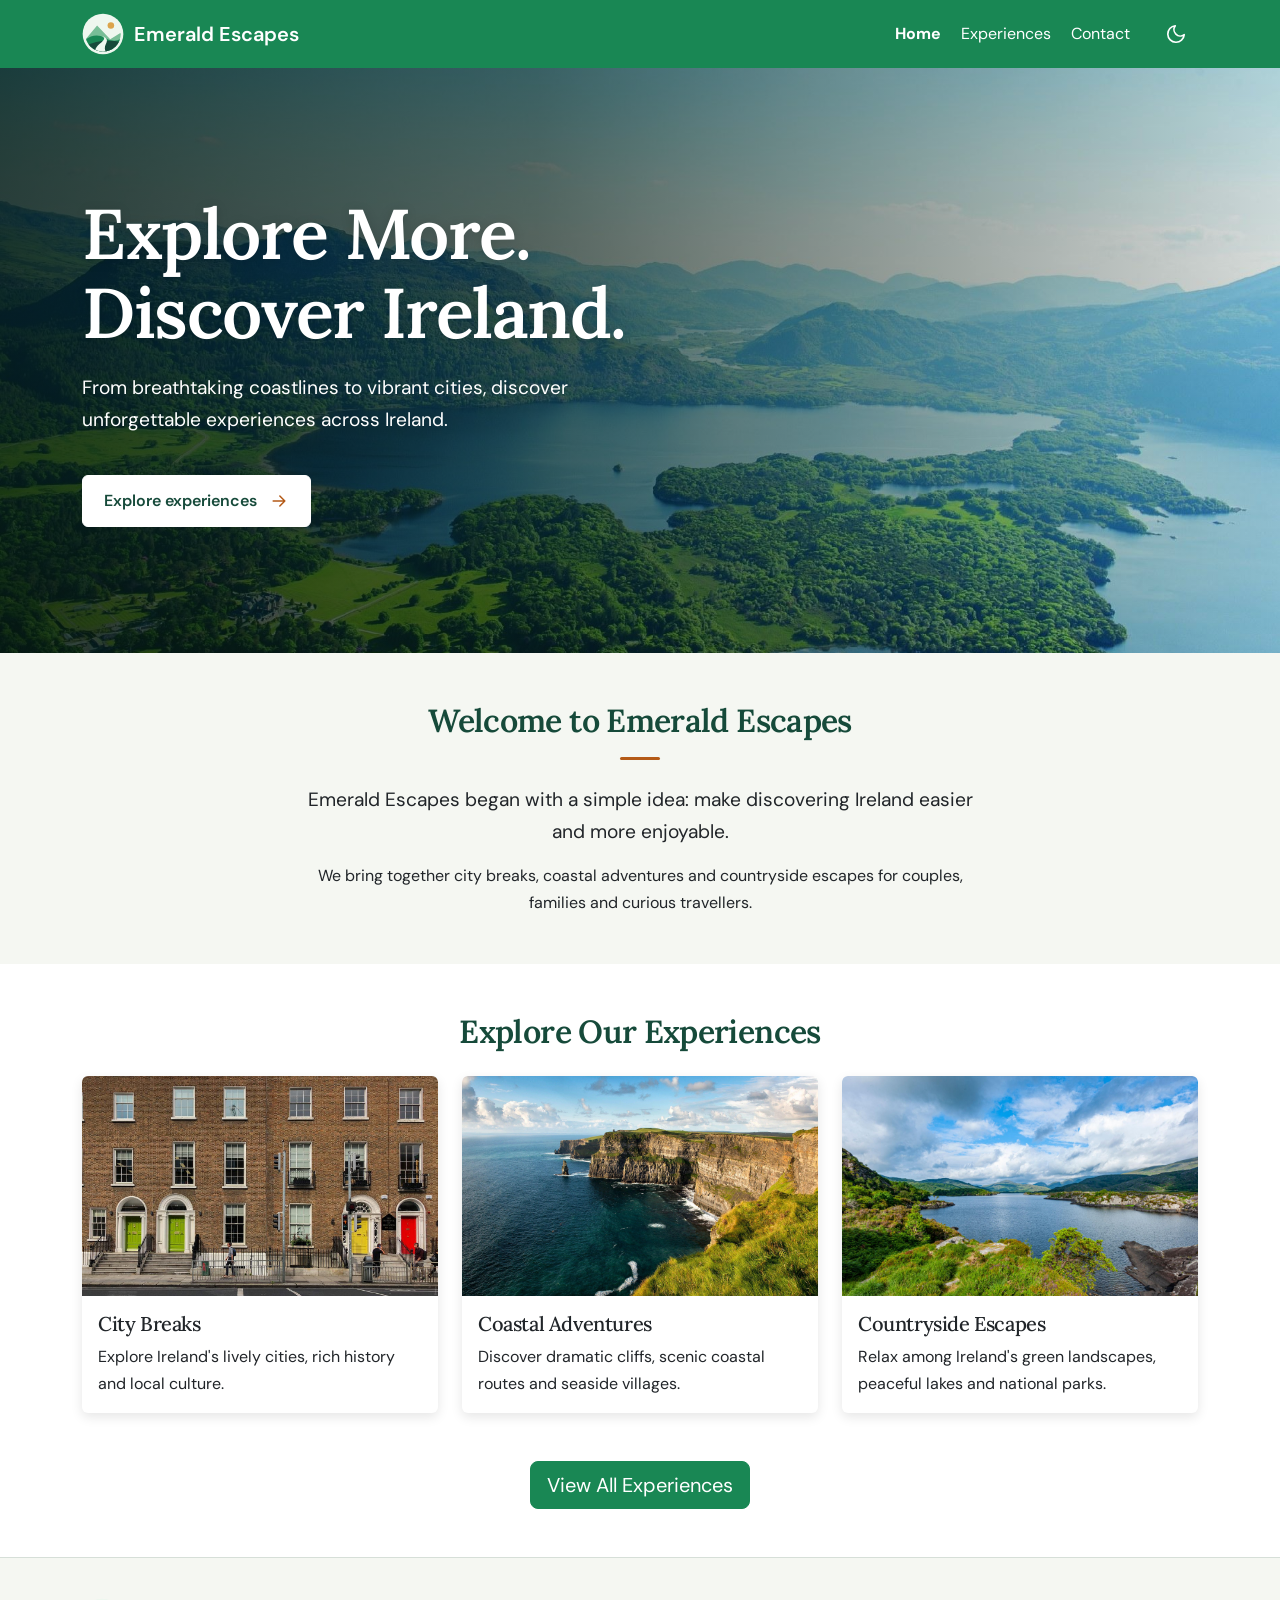
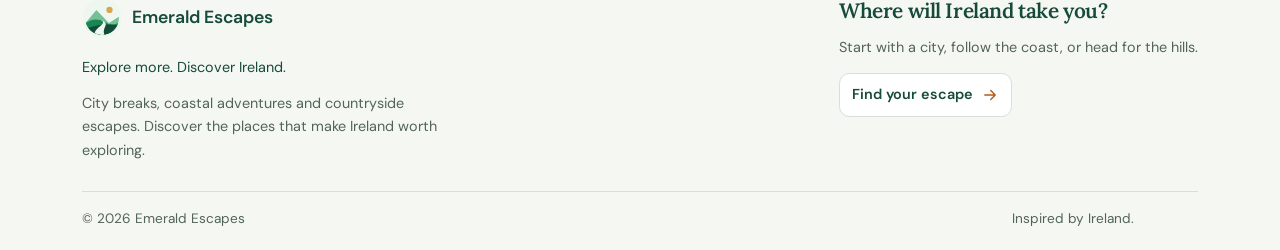
==== commit de91426e: "Remove duplicate footer navigation and personalise the travel prompt" ====
--- a/index.html
+++ b/index.html
@@ -190,19 +190,11 @@
                         Discover the places that make Ireland worth exploring.
                     </p>
                 </div>
-                <nav aria-label="Footer navigation">
-                    <h2 class="footer-heading">Explore</h2>
-                    <ul class="footer-links">
-                        <li><a href="index.html" aria-current="page">Home</a></li>
-                        <li><a href="experiences.html">Experiences</a></li>
-                        <li><a href="contact.html">Contact</a></li>
-                    </ul>
-                </nav>
                 <div class="footer-plan">
-                    <h2 class="footer-heading">Plan your next escape</h2>
-                    <p>Find an Irish adventure that feels like you.</p>
+                    <h2 class="footer-heading">Where will Ireland take you?</h2>
+                    <p>Start with a city, follow the coast, or head for the hills.</p>
                     <a class="footer-cta" href="experiences.html">
-                        Explore trips
+                        Find your escape
                         <svg width="18" height="18" viewBox="0 0 24 24" fill="none" stroke="currentColor"
                             stroke-width="1.8" stroke-linecap="round" stroke-linejoin="round"
                             aria-hidden="true" focusable="false">
--- a/css/style.css
+++ b/css/style.css
@@ -91,7 +91,7 @@
 
 .footer-main {
     display: grid;
-    grid-template-columns: minmax(0, 1.4fr) minmax(0, 0.7fr) minmax(0, 1fr);
+    grid-template-columns: minmax(0, 1.2fr) minmax(0, 1fr);
     align-items: start;
     gap: 2rem;
     padding-bottom: 1.75rem;
@@ -126,7 +126,12 @@
 .footer-heading {
     margin: 0 0 0.75rem;
     color: var(--ee-heading);
-    font-size: 1.15rem;
+    font-size: 1.3rem;
+}
+
+.footer-plan {
+    max-width: 34ch;
+    justify-self: end;
 }
 
 .footer-plan p {
@@ -160,34 +165,7 @@
     color: var(--ee-orange);
 }
 
-.footer-links {
-    display: flex;
-    flex-direction: column;
-    align-items: flex-start;
-    gap: 0;
-    margin: 0;
-    padding: 0;
-    list-style: none;
-}
-
-.footer-links a {
-    display: inline-flex;
-    align-items: center;
-    min-height: 44px;
-    color: var(--ee-heading);
-    text-decoration: none;
-}
-
-.footer-links a:hover,
-.footer-links a[aria-current="page"] {
-    text-decoration: underline;
-    text-decoration-color: var(--ee-orange);
-    text-decoration-thickness: 2px;
-    text-underline-offset: 0.3rem;
-}
-
 .footer-brand:focus-visible,
-.footer-links a:focus-visible,
 .footer-cta:focus-visible {
     outline: 2px solid var(--ee-focus);
     outline-offset: 3px;
@@ -217,26 +195,24 @@
     }
 }
 
-@media (max-width: 991.98px) {
+@media (max-width: 767.98px) {
     .footer-main {
-        grid-template-columns: minmax(0, 1fr) minmax(0, 1.3fr);
-        gap: 1.5rem;
-    }
-
-    .footer-identity {
-        grid-column: 1 / -1;
-    }
-}
-
-@media (max-width: 575.98px) {
-    .footer-identity {
+        grid-template-columns: 1fr;
+        gap: 1.75rem;
+    }
+
+    .footer-identity,
+    .footer-plan {
+        justify-self: center;
         text-align: center;
     }
 
     .footer-description {
         margin-inline: auto;
     }
-
+}
+
+@media (max-width: 575.98px) {
     .footer-bottom {
         flex-direction: column;
         justify-content: center;
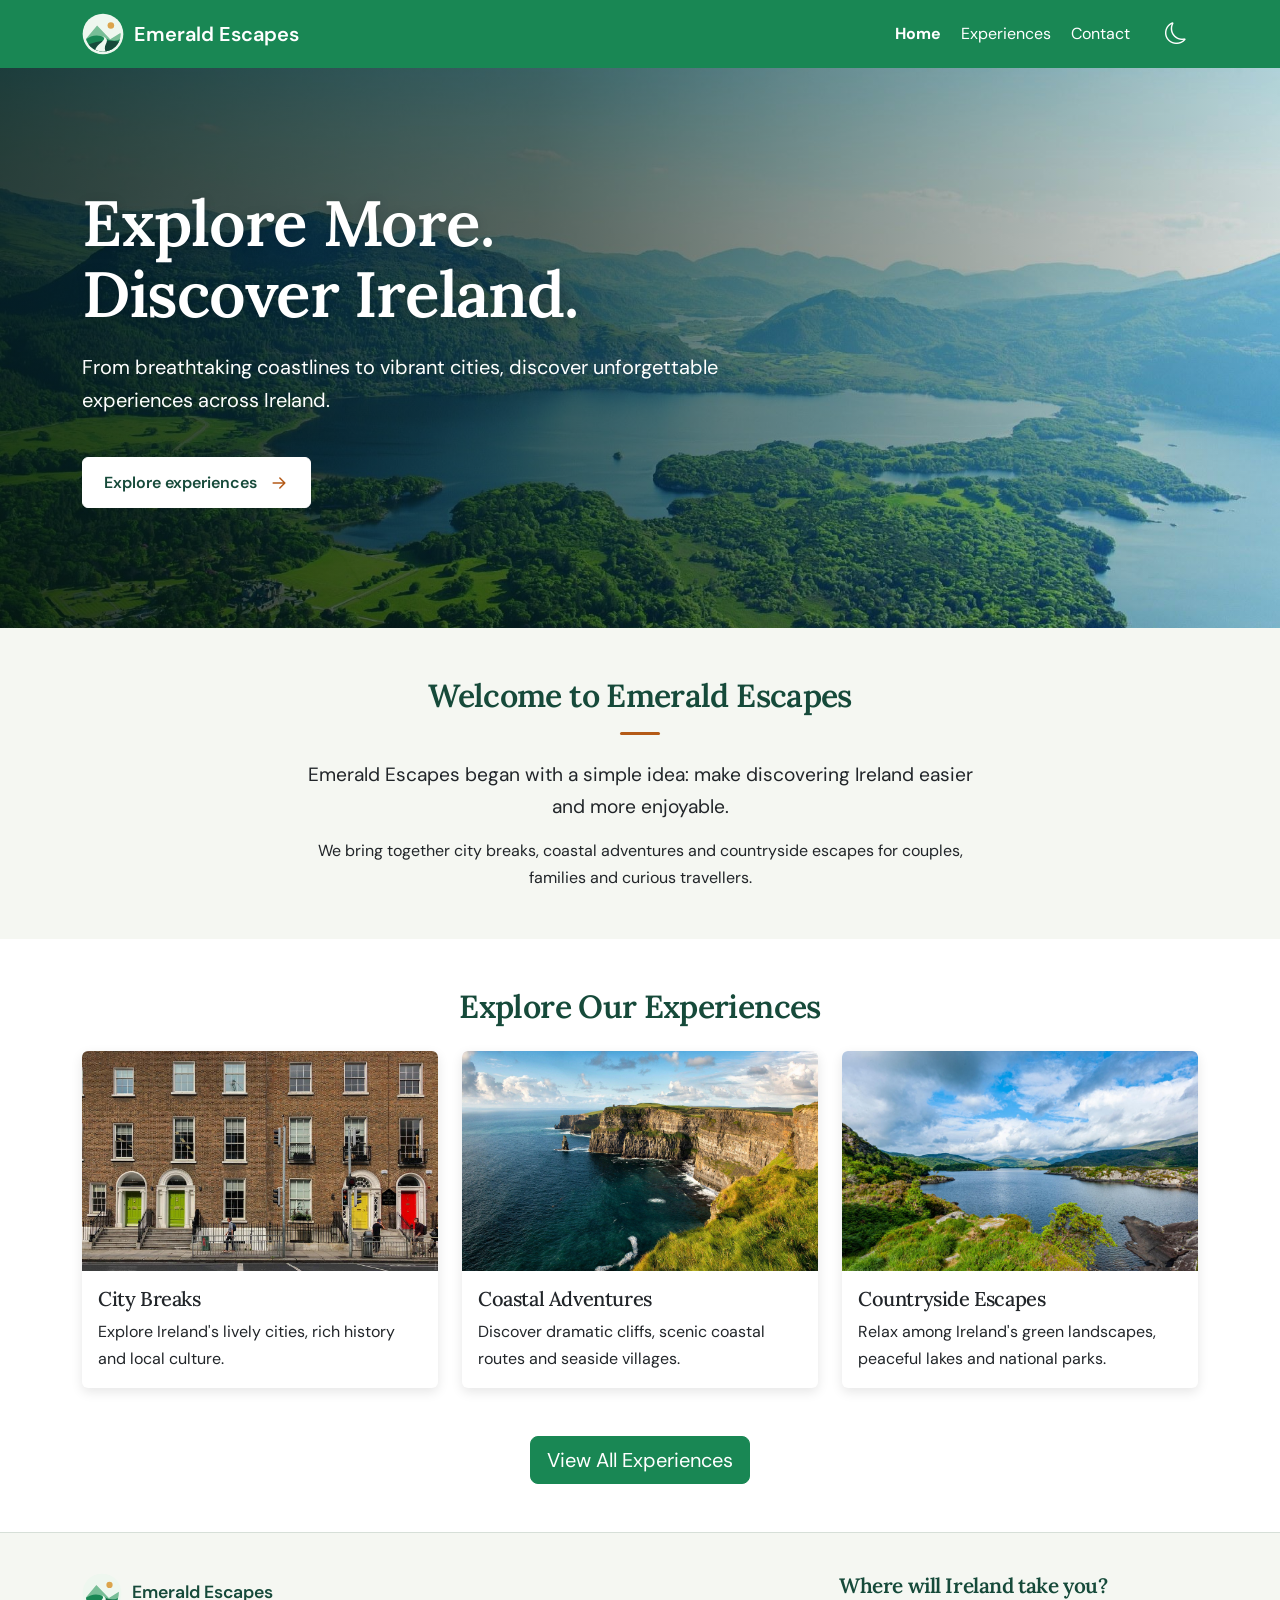
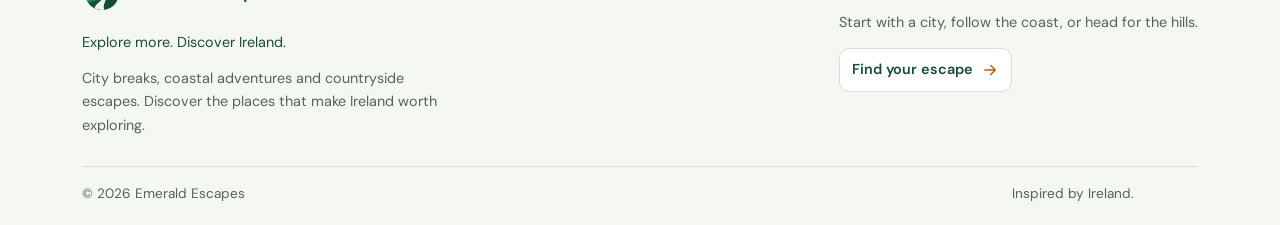
==== commit ed2cad08: "Add Bootstrap theme icons and simplify site interactions" ====
--- a/index.html
+++ b/index.html
@@ -10,6 +10,7 @@
     <script src="js/theme.js"></script>
     <title>Emerald Escapes | Discover Ireland</title>
     <link rel="stylesheet" href="vendor/bootstrap/css/bootstrap.min.css">
+    <link rel="stylesheet" href="vendor/bootstrap-icons/bootstrap-icons.min.css">
     <link rel="stylesheet" href="css/style.css">
 
 </head>
@@ -25,30 +26,23 @@
                     <span>Emerald Escapes</span>
                 </a>
 
-                <button class="navbar-toggler" type="button" data-bs-toggle="collapse" data-bs-target="#mainNav"
-                    aria-controls="mainNav" aria-expanded="false" aria-label="Toggle navigation">
-                    <span class="navbar-toggler-icon"></span>
-                </button>
-
-                <div class="collapse navbar-collapse" id="mainNav">
+                <div class="collapse navbar-collapse order-3 order-lg-1" id="mainNav">
                     <div class="navbar-nav ms-auto">
                         <a class="nav-link active" aria-current="page" href="index.html">Home</a>
                         <a class="nav-link" href="experiences.html">Experiences</a>
                         <a class="nav-link" href="contact.html">Contact</a>
                     </div>
-                    <button type="button" id="themeToggle" class="theme-toggle ms-lg-3 mt-3 mt-lg-0 mb-2 mb-lg-0"
+                </div>
+
+                <div class="navbar-actions d-flex align-items-center gap-1 ms-auto ms-lg-3 order-2">
+                    <button type="button" id="themeToggle" class="theme-toggle"
                         role="switch" aria-checked="false" aria-label="Dark mode">
-                        <svg class="theme-icon theme-icon-moon" width="22" height="22" viewBox="0 0 24 24"
-                            fill="none" stroke="currentColor" stroke-width="1.8" stroke-linecap="round"
-                            stroke-linejoin="round" aria-hidden="true" focusable="false">
-                            <path d="M21 12.8A9 9 0 1 1 11.2 3a7 7 0 0 0 9.8 9.8Z"></path>
-                        </svg>
-                        <svg class="theme-icon theme-icon-sun" width="22" height="22" viewBox="0 0 24 24"
-                            fill="none" stroke="currentColor" stroke-width="1.8" stroke-linecap="round"
-                            aria-hidden="true" focusable="false">
-                            <circle cx="12" cy="12" r="4"></circle>
-                            <path d="M12 2v2m0 16v2M2 12h2m16 0h2M4.93 4.93l1.42 1.42m11.3 11.3 1.42 1.42M4.93 19.07l1.42-1.42m11.3-11.3 1.42-1.42"></path>
-                        </svg>
+                        <i class="bi bi-moon theme-icon theme-icon-moon" aria-hidden="true"></i>
+                        <i class="bi bi-sun theme-icon theme-icon-sun" aria-hidden="true"></i>
+                    </button>
+                    <button class="navbar-toggler" type="button" data-bs-toggle="collapse" data-bs-target="#mainNav"
+                        aria-controls="mainNav" aria-expanded="false" aria-label="Toggle navigation">
+                        <span class="navbar-toggler-icon"></span>
                     </button>
                 </div>
 
--- a/css/style.css
+++ b/css/style.css
@@ -15,51 +15,15 @@
     font-display: swap;
 }
 
-/* Shared theme colours. Bootstrap also uses data-bs-theme for forms and text. */
+/* Base typography. These two settings use Bootstrap's built-in font options. */
 :root {
     --bs-font-sans-serif: "DM Sans", system-ui, -apple-system, "Segoe UI", sans-serif;
     --bs-body-line-height: 1.65;
-    --ee-font-heading: "Lora", Georgia, serif;
     color-scheme: light;
-    --ee-heading: #164a3a;
-    --ee-muted: #52645a;
-    --ee-accent: #198754;
-    --ee-orange: #b45a17;
-    --ee-nav-orange: #ffca91;
-    --ee-surface: #ffffff;
-    --ee-section: #f5f7f2;
-    --ee-border: #d6dfd8;
-    --ee-soft-green: #e5f3e9;
-    --ee-hover-green: #d1eada;
-    --ee-selected: #164a3a;
-    --ee-selected-text: #ffffff;
-    --ee-focus: #164a3a;
-    --ee-shadow: 0 4px 12px rgba(0, 0, 0, 0.1);
-}
-
-:root[data-bs-theme="dark"] {
-    color-scheme: dark;
-    --bs-body-bg: #101b17;
-    --bs-body-color: #e6eee9;
-    --bs-secondary-color: #b0c0b6;
-    --bs-border-color: #43594c;
-    --ee-heading: #b4edcd;
-    --ee-muted: #b0c0b6;
-    --ee-accent: #88d9ab;
-    --ee-orange: #f6b66b;
-    --ee-surface: #192a22;
-    --ee-section: #15241d;
-    --ee-border: #43594c;
-    --ee-soft-green: #203d2d;
-    --ee-hover-green: #2c503b;
-    --ee-selected: #a3e4bd;
-    --ee-selected-text: #10271b;
-    --ee-focus: #a3e4bd;
-    --ee-shadow: 0 4px 16px rgba(0, 0, 0, 0.25);
 }
 
 h1, h2, h3, h4, h5, h6 {
-    font-family: var(--ee-font-heading);
+    font-family: "Lora", Georgia, serif;
     font-weight: 600;
     line-height: 1.25;
     letter-spacing: -0.02em;
@@ -72,27 +36,27 @@
 /* Let the main content fill short pages so the footer stays at the bottom. */
 body {
     min-height: 100vh;
-    min-height: 100dvh;
     display: flex;
     flex-direction: column;
 }
 
-body > main {
+body>main {
     flex: 1 0 auto;
 }
 
+/* Footer */
 .site-footer {
     margin-top: auto;
     padding: 2.5rem 0 1.25rem;
-    background: var(--ee-section);
-    border-top: 1px solid var(--ee-border);
-    color: var(--ee-muted);
+    background: #f5f7f2;
+    border-top: 1px solid #d6dfd8;
+    color: #52645a;
 }
 
 .footer-main {
-    display: grid;
-    grid-template-columns: minmax(0, 1.2fr) minmax(0, 1fr);
-    align-items: start;
+    display: flex;
+    justify-content: space-between;
+    align-items: flex-start;
     gap: 2rem;
     padding-bottom: 1.75rem;
 }
@@ -101,20 +65,20 @@
     display: inline-flex;
     align-items: center;
     gap: 0.65rem;
-    color: var(--ee-heading);
+    color: #164a3a;
     font-size: 1.1rem;
     font-weight: 600;
     text-decoration: none;
 }
 
 .footer-brand:hover {
-    color: var(--ee-heading);
+    color: #164a3a;
 }
 
 .footer-tagline {
     margin: 0.6rem 0 0;
     font-size: 0.9rem;
-    color: var(--ee-heading);
+    color: #164a3a;
 }
 
 .footer-description {
@@ -125,13 +89,12 @@
 
 .footer-heading {
     margin: 0 0 0.75rem;
-    color: var(--ee-heading);
+    color: #164a3a;
     font-size: 1.3rem;
 }
 
 .footer-plan {
     max-width: 34ch;
-    justify-self: end;
 }
 
 .footer-plan p {
@@ -146,30 +109,23 @@
     gap: 0.5rem;
     min-height: 44px;
     padding: 0.5rem 0.75rem;
-    background: var(--ee-surface);
-    border: 1px solid var(--ee-border);
+    background: #ffffff;
+    border: 1px solid #d6dfd8;
     border-radius: 0.65rem;
-    color: var(--ee-heading);
+    color: #164a3a;
     font-size: 0.9rem;
     font-weight: 600;
     text-decoration: none;
 }
 
 .footer-cta:hover {
-    background: var(--ee-soft-green);
-    color: var(--ee-heading);
+    background: #e5f3e9;
+    color: #164a3a;
 }
 
 .footer-cta svg {
     flex-shrink: 0;
-    color: var(--ee-orange);
-}
-
-.footer-brand:focus-visible,
-.footer-cta:focus-visible {
-    outline: 2px solid var(--ee-focus);
-    outline-offset: 3px;
-    border-radius: 0.2rem;
+    color: #b45a17;
 }
 
 .footer-bottom {
@@ -179,7 +135,7 @@
     justify-content: space-between;
     gap: 0.5rem 1.5rem;
     padding-top: 1rem;
-    border-top: 1px solid var(--ee-border);
+    border-top: 1px solid #d6dfd8;
 }
 
 .footer-copyright,
@@ -188,54 +144,23 @@
     font-size: 0.85rem;
 }
 
-/* Leave room for the fixed back-to-top arrow beside the footer's bottom row. */
-@media (min-width: 576px) {
-    .footer-bottom {
-        padding-right: 4rem;
-    }
-}
-
-@media (max-width: 767.98px) {
-    .footer-main {
-        grid-template-columns: 1fr;
-        gap: 1.75rem;
-    }
-
-    .footer-identity,
-    .footer-plan {
-        justify-self: center;
-        text-align: center;
-    }
-
-    .footer-description {
-        margin-inline: auto;
-    }
-}
-
-@media (max-width: 575.98px) {
-    .footer-bottom {
-        flex-direction: column;
-        justify-content: center;
-        text-align: center;
-    }
-}
-
-/* A fixed arrow that stays within the safe area on mobile screens. */
+/* Keep the back-to-top arrow in the bottom-right corner. */
 .back-to-top {
     position: fixed;
-    right: calc(1rem + env(safe-area-inset-right, 0px));
-    bottom: calc(1rem + env(safe-area-inset-bottom, 0px));
+    right: 1rem;
+    bottom: 1rem;
     z-index: 1020;
-    display: grid;
-    place-items: center;
+    display: flex;
+    align-items: center;
+    justify-content: center;
     width: 48px;
     height: 48px;
     padding: 0;
-    border: 1px solid var(--ee-border);
+    border: 1px solid #d6dfd8;
     border-radius: 50%;
-    background: var(--ee-selected);
-    color: var(--ee-selected-text);
-    box-shadow: var(--ee-shadow);
+    background: #164a3a;
+    color: #ffffff;
+    box-shadow: 0 4px 12px rgba(0, 0, 0, 0.1);
     cursor: pointer;
     opacity: 0;
     visibility: hidden;
@@ -258,17 +183,7 @@
     box-shadow: 0 4px 16px rgba(0, 0, 0, 0.3);
 }
 
-.back-to-top:focus-visible {
-    outline: 3px solid var(--ee-focus);
-    outline-offset: 3px;
-}
-
-@media (prefers-reduced-motion: reduce) {
-    .back-to-top {
-        transition: none;
-    }
-}
-
+/* Navigation and theme switch */
 .navbar-brand {
     display: inline-flex;
     align-items: center;
@@ -281,14 +196,23 @@
     transition: transform 200ms ease;
 }
 
-.navbar-brand:hover .brand-logo,
-.navbar-brand:focus-visible .brand-logo {
+/* Keep the theme switch beside the mobile menu, above the collapsible links. */
+.navbar-actions {
+    flex-shrink: 0;
+}
+
+.navbar-actions .navbar-toggler {
+    min-height: 44px;
+}
+
+.navbar-brand:hover .brand-logo {
     transform: rotate(-4deg);
 }
 
 .theme-toggle {
-    display: inline-grid;
-    place-items: center;
+    display: inline-flex;
+    align-items: center;
+    justify-content: center;
     width: 44px;
     height: 44px;
     flex-shrink: 0;
@@ -304,60 +228,18 @@
     background: rgba(0, 0, 0, 0.12);
 }
 
-.theme-toggle:focus-visible {
-    outline: 3px solid #ffffff;
-    outline-offset: 3px;
-}
-
+/* Show one theme icon at a time. */
 .theme-icon {
-    grid-area: 1 / 1;
-    transform-origin: center;
-    transition: opacity 220ms ease-out, transform 220ms ease-out;
+    font-size: 22px;
+    line-height: 1;
 }
 
 .theme-icon-sun {
-    opacity: 0;
-    transform: rotate(-45deg) scale(0.65);
-}
-
-.theme-icon-moon {
-    opacity: 1;
-    transform: rotate(0) scale(1);
-}
-
-[data-bs-theme="dark"] .theme-icon-sun {
-    opacity: 1;
-    transform: rotate(0) scale(1);
-}
-
-[data-bs-theme="dark"] .theme-icon-moon {
-    opacity: 0;
-    transform: rotate(45deg) scale(0.65);
-}
-
-@media (prefers-reduced-motion: reduce) {
-    .theme-icon {
-        transition: none;
-    }
+    display: none;
 }
 
 .card {
-    background-color: var(--ee-surface);
-}
-
-/* Brighter outlines keep success buttons readable against dark surfaces. */
-[data-bs-theme="dark"] .btn-outline-success {
-    --bs-btn-color: #88d9ab;
-    --bs-btn-border-color: #88d9ab;
-    --bs-btn-hover-color: #10271b;
-    --bs-btn-hover-bg: #88d9ab;
-    --bs-btn-hover-border-color: #88d9ab;
-    --bs-btn-active-color: #10271b;
-    --bs-btn-active-bg: #88d9ab;
-    --bs-btn-active-border-color: #88d9ab;
-    --bs-btn-focus-shadow-rgb: 136, 217, 171;
-    --bs-btn-disabled-color: #b0c0b6;
-    --bs-btn-disabled-border-color: #b0c0b6;
+    background-color: #ffffff;
 }
 
 /* Keep navigation readable and mark the current page with more than colour. */
@@ -378,7 +260,7 @@
     font-weight: 700;
 }
 
-/* A simple underline fades in and out; it does not move or grow. */
+/* A simple underline fades in and out */
 .navbar .navbar-nav .nav-link::after {
     content: "";
     position: absolute;
@@ -387,37 +269,15 @@
     bottom: 0.3rem;
     height: 2px;
     border-radius: 2px;
-    background: var(--ee-nav-orange);
+    background: #ffca91;
     opacity: 0;
     pointer-events: none;
     transition: opacity 150ms ease;
 }
 
-@media (hover: hover) {
-    .navbar .navbar-nav .nav-link:hover::after {
-        opacity: 1;
-    }
-}
-
-.navbar .navbar-nav .nav-link:focus-visible::after {
-    opacity: 1;
-}
-
-@media (max-width: 991.98px) {
-    .navbar .navbar-nav .nav-link::after {
-        left: 0;
-        right: 0;
-    }
-}
-
-.navbar .nav-link:focus-visible {
-    outline: 2px solid #ffffff;
-    outline-offset: 2px;
-}
-
 /* Home page hero banner */
 .hero {
-    min-height: clamp(480px, 65vh, 680px);
+    min-height: 560px;
     padding: 4.5rem 0;
 
     background-color: #164a3a;
@@ -433,7 +293,7 @@
 
 .hero h1 {
     margin-bottom: 1.25rem;
-    font-size: clamp(2.75rem, 5.5vw, 4.5rem);
+    font-size: 4rem;
     font-weight: 600;
     line-height: 1.12;
     text-shadow: 0 2px 12px rgba(0, 0, 0, 0.15);
@@ -445,19 +305,14 @@
 
 .hero .lead {
     max-width: 46ch;
-    font-size: clamp(1.05rem, 1.5vw, 1.25rem);
-    line-height: 1.65;
-}
-
-.hero-cta {
-    --bs-btn-color: #164a3a;
-    --bs-btn-bg: #ffffff;
-    --bs-btn-border-color: #ffffff;
-    --bs-btn-hover-color: #164a3a;
-    --bs-btn-hover-bg: #fff1e3;
-    --bs-btn-hover-border-color: #f3b56d;
-    --bs-btn-active-color: #164a3a;
-    --bs-btn-active-bg: #eef7ef;
+    font-size: 1.25rem;
+}
+
+/* Hero button colours and layout. */
+.hero .hero-cta {
+    color: #164a3a;
+    background-color: #ffffff;
+    border-color: #ffffff;
     display: inline-flex;
     align-items: center;
     gap: 0.75rem;
@@ -466,9 +321,16 @@
     font-weight: 600;
 }
 
-.hero-cta:focus-visible {
-    outline: 3px solid #ffffff;
-    outline-offset: 4px;
+.hero .hero-cta:hover {
+    color: #164a3a;
+    background-color: #fff1e3;
+    border-color: #f3b56d;
+}
+
+.hero .hero-cta:active {
+    color: #164a3a;
+    background-color: #eef7ef;
+    border-color: #ffffff;
 }
 
 .hero-cta svg {
@@ -476,28 +338,373 @@
     transition: transform 180ms ease;
 }
 
-.hero-cta:hover svg,
-.hero-cta:focus-visible svg {
+.hero-cta:hover svg {
     transform: translateX(3px);
 }
 
-@media (prefers-reduced-motion: reduce) {
-    .brand-logo,
-    .navbar .navbar-nav .nav-link::after,
-    .hero-cta svg {
-        transition: none;
-    }
-
-    .navbar-brand:hover .brand-logo,
-    .navbar-brand:focus-visible .brand-logo,
-    .hero-cta:hover svg,
-    .hero-cta:focus-visible svg {
-        transform: none;
-    }
-}
-
-/* Adjust hero layout for mobile screens */
-@media (max-width: 576px) {
+/* About section */
+.about {
+    background-color: #f5f7f2;
+}
+
+.about-copy {
+    max-width: 62ch;
+    margin-inline: auto;
+}
+
+.about-copy .lead {
+    font-size: 1.2rem;
+}
+
+.about h2,
+.featured h2 {
+    color: #164a3a;
+}
+
+.about h2::after {
+    content: "";
+    display: block;
+    width: 2.5rem;
+    height: 3px;
+    margin: 1rem auto 0;
+    background: #b45a17;
+    border-radius: 2px;
+}
+
+/* Featured experiences */
+.featured {
+    background-color: #ffffff;
+}
+
+.experience-preview {
+    border: none;
+    overflow: hidden;
+    box-shadow: 0 4px 12px rgba(0, 0, 0, 0.1);
+    transition: transform 0.3s ease, box-shadow 0.3s ease;
+}
+
+/* Make all card images the same size */
+.experience-preview img {
+    height: 220px;
+    object-fit: cover;
+}
+
+/* Card hover effect */
+.experience-preview:hover {
+    transform: translateY(-5px);
+    box-shadow: 0 8px 20px rgba(0, 0, 0, 0.15);
+}
+
+/* Keep the description flexible and the price and save action aligned. */
+.experience-card .card-body {
+    display: flex;
+    flex-direction: column;
+}
+
+.experience-description {
+    flex-grow: 1;
+}
+
+.experience-card .favourite-btn {
+    align-self: flex-start;
+    min-height: 44px;
+}
+
+/* Experiences page heading and filters */
+.experiences-intro h1 {
+    color: #164a3a;
+}
+
+.experiences-intro .lead {
+    color: #52645a;
+}
+
+.experiences-eyebrow {
+    color: #b45a17;
+    font-size: 0.75rem;
+    font-weight: 700;
+    letter-spacing: 0.14em;
+}
+
+.experience-filter-panel {
+    padding: 1.25rem;
+    background-color: #f5f7f2;
+    border: 1px solid #d6dfd8;
+    border-radius: 1rem;
+}
+
+.experience-filter-panel .form-label {
+    color: #164a3a;
+    font-weight: 600;
+}
+
+.experience-filter-panel .form-select {
+    min-height: 3rem;
+    border-color: #d6dfd8;
+    border-radius: 0.65rem;
+}
+
+.favourites-status {
+    font-size: 1rem;
+    font-weight: 700;
+    line-height: 1.4;
+}
+
+.favourites-callout {
+    width: 100%;
+    min-height: 3rem;
+    display: flex;
+    align-items: center;
+    gap: 0.85rem;
+    color: #164a3a;
+    padding: 0.65rem 1rem;
+    background: #e5f3e9;
+    border: 1px solid #198754;
+    border-radius: 0.75rem;
+    text-align: left;
+    cursor: pointer;
+}
+
+.favourites-callout:hover {
+    background: #d1eada;
+}
+
+.favourites-callout[aria-pressed="true"] {
+    background: #164a3a;
+    color: #ffffff;
+    border-color: #164a3a;
+}
+
+.favourites-heart {
+    color: inherit;
+    font-size: 1.8rem;
+    line-height: 1;
+}
+
+.favourites-hint {
+    margin-top: 0.5rem;
+    color: #52645a;
+    font-size: 0.85rem;
+}
+
+.experience-results-bar {
+    display: flex;
+    flex-wrap: wrap;
+    align-items: center;
+    justify-content: space-between;
+    gap: 0.75rem;
+    color: #52645a;
+}
+
+.experience-results-bar .btn {
+    min-height: 44px;
+}
+
+/* Required fields retain their native required attribute for assistive technology. */
+.required-marker {
+    color: #b45a17;
+    font-weight: 700;
+}
+
+/* Enquiry success confirmation */
+.success-icon {
+    width: 80px;
+    height: 80px;
+    background-color: #198754;
+    color: white;
+    border-radius: 50%;
+
+    display: flex;
+    align-items: center;
+    justify-content: center;
+
+    font-size: 2.5rem;
+    font-weight: bold;
+}
+
+@media (hover: hover) {
+    .navbar .navbar-nav .nav-link:hover::after {
+        opacity: 1;
+    }
+}
+
+/* Dark mode: direct colour overrides for the same page elements. */
+/* Bootstrap reads these four colours when drawing body text, forms and borders. */
+:root[data-bs-theme="dark"] {
+    color-scheme: dark;
+    --bs-body-bg: #101b17;
+    --bs-body-color: #e6eee9;
+    --bs-secondary-color: #b0c0b6;
+    --bs-border-color: #43594c;
+}
+
+[data-bs-theme="dark"] .site-footer {
+    background: #15241d;
+    border-top-color: #43594c;
+    color: #b0c0b6;
+}
+
+[data-bs-theme="dark"] .footer-brand,
+[data-bs-theme="dark"] .footer-brand:hover,
+[data-bs-theme="dark"] .footer-tagline,
+[data-bs-theme="dark"] .footer-heading,
+[data-bs-theme="dark"] .footer-cta,
+[data-bs-theme="dark"] .footer-cta:hover,
+[data-bs-theme="dark"] .about h2,
+[data-bs-theme="dark"] .featured h2,
+[data-bs-theme="dark"] .experiences-intro h1,
+[data-bs-theme="dark"] .experience-filter-panel .form-label,
+[data-bs-theme="dark"] .favourites-callout {
+    color: #b4edcd;
+}
+
+[data-bs-theme="dark"] .footer-cta,
+[data-bs-theme="dark"] .card {
+    background-color: #192a22;
+}
+
+[data-bs-theme="dark"] .footer-cta,
+[data-bs-theme="dark"] .back-to-top,
+[data-bs-theme="dark"] .experience-filter-panel,
+[data-bs-theme="dark"] .experience-filter-panel .form-select {
+    border-color: #43594c;
+}
+
+[data-bs-theme="dark"] .footer-bottom {
+    border-top-color: #43594c;
+}
+
+[data-bs-theme="dark"] .footer-cta:hover {
+    background: #203d2d;
+}
+
+[data-bs-theme="dark"] .footer-cta svg,
+[data-bs-theme="dark"] .experiences-eyebrow,
+[data-bs-theme="dark"] .required-marker {
+    color: #f6b66b;
+}
+
+[data-bs-theme="dark"] .about h2::after {
+    background: #f6b66b;
+}
+
+[data-bs-theme="dark"] .back-to-top,
+[data-bs-theme="dark"] .experience-preview {
+    box-shadow: 0 4px 16px rgba(0, 0, 0, 0.25);
+}
+
+[data-bs-theme="dark"] .back-to-top:hover {
+    box-shadow: 0 4px 16px rgba(0, 0, 0, 0.3);
+}
+
+[data-bs-theme="dark"] .experience-preview:hover {
+    box-shadow: 0 8px 20px rgba(0, 0, 0, 0.15);
+}
+
+[data-bs-theme="dark"] .about,
+[data-bs-theme="dark"] .experience-filter-panel {
+    background-color: #15241d;
+}
+
+[data-bs-theme="dark"] .featured {
+    background-color: #101b17;
+}
+
+[data-bs-theme="dark"] .experiences-intro .lead,
+[data-bs-theme="dark"] .favourites-hint,
+[data-bs-theme="dark"] .experience-results-bar {
+    color: #b0c0b6;
+}
+
+[data-bs-theme="dark"] .favourites-callout {
+    border-color: #88d9ab;
+}
+
+[data-bs-theme="dark"] .favourites-callout {
+    background: #203d2d;
+}
+
+[data-bs-theme="dark"] .favourites-callout:hover {
+    background: #2c503b;
+}
+
+[data-bs-theme="dark"] .back-to-top,
+[data-bs-theme="dark"] .favourites-callout[aria-pressed="true"] {
+    background: #a3e4bd;
+    color: #10271b;
+}
+
+[data-bs-theme="dark"] .favourites-callout[aria-pressed="true"] {
+    border-color: #a3e4bd;
+}
+
+[data-bs-theme="dark"] .theme-icon-sun {
+    display: block;
+}
+
+[data-bs-theme="dark"] .theme-icon-moon {
+    display: none;
+}
+
+/* Brighter button outlines stay readable in dark mode. */
+[data-bs-theme="dark"] .btn.btn-outline-success {
+    color: #88d9ab;
+    border-color: #88d9ab;
+}
+
+[data-bs-theme="dark"] .btn.btn-outline-success:hover,
+[data-bs-theme="dark"] .btn.btn-outline-success:active {
+    color: #10271b;
+    background-color: #88d9ab;
+    border-color: #88d9ab;
+}
+
+[data-bs-theme="dark"] .btn.btn-outline-success:disabled {
+    color: #b0c0b6;
+    background-color: transparent;
+    border-color: #b0c0b6;
+}
+
+/* Responsive layouts */
+@media (min-width: 576px) {
+    .footer-bottom {
+        padding-right: 4rem;
+    }
+}
+
+@media (max-width: 991.98px) {
+    .hero {
+        min-height: 500px;
+    }
+
+    .hero h1 {
+        font-size: 3rem;
+    }
+
+    .navbar .navbar-nav .nav-link::after {
+        left: 0;
+        right: 0;
+    }
+}
+
+@media (max-width: 767.98px) {
+    .footer-main {
+        flex-direction: column;
+        align-items: center;
+        gap: 1.75rem;
+    }
+
+    .footer-identity,
+    .footer-plan {
+        text-align: center;
+    }
+
+    .footer-description {
+        margin-inline: auto;
+    }
+}
+
+@media (max-width: 575.98px) {
     .hero {
         min-height: 480px;
         padding: 3.5rem 0;
@@ -508,196 +715,14 @@
     }
 
     .hero h1 {
-        font-size: clamp(2rem, 8.5vw, 2.6rem);
+        font-size: 2.3rem;
     }
 
     .hero .lead {
+        font-size: 1.05rem;
         margin-inline: auto;
     }
-}
-
-
-/* About section */
-.about {
-    background-color: var(--ee-section);
-}
-
-.about-copy {
-    max-width: 62ch;
-    margin-inline: auto;
-}
-
-.about-copy .lead {
-    font-size: 1.2rem;
-}
-
-.about h2,
-.featured h2 {
-    color: var(--ee-heading);
-}
-
-.about h2::after {
-    content: "";
-    display: block;
-    width: 2.5rem;
-    height: 3px;
-    margin: 1rem auto 0;
-    background: var(--ee-orange);
-    border-radius: 2px;
-}
-
-/* Featured experiences */
-.featured {
-    background-color: var(--bs-body-bg);
-}
-
-.experience-preview {
-    border: none;
-    overflow: hidden;
-    box-shadow: var(--ee-shadow);
-    transition: transform 0.3s ease, box-shadow 0.3s ease;
-}
-
-/* Make all card images the same size */
-.experience-preview img {
-    height: 220px;
-    object-fit: cover;
-}
-
-/* Card hover effect */
-.experience-preview:hover {
-    transform: translateY(-5px);
-    box-shadow: 0 8px 20px rgba(0, 0, 0, 0.15);
-}
-
-/* Keep the description flexible and the price and save action aligned. */
-.experience-card .card-body {
-    display: flex;
-    flex-direction: column;
-}
-
-.experience-card .card-body > p:nth-of-type(2) {
-    flex-grow: 1;
-}
-
-.experience-card .favourite-btn {
-    align-self: flex-start;
-    min-height: 44px;
-}
-
-@media (prefers-reduced-motion: reduce) {
-    .experience-preview {
-        transition: none;
-    }
-
-    .experience-preview:hover {
-        transform: none;
-    }
-}
-
-/* Experiences page heading and filters */
-.experiences-intro h1 {
-    color: var(--ee-heading);
-    letter-spacing: -0.02em;
-}
-
-.experiences-intro .lead {
-    color: var(--ee-muted);
-}
-
-.experiences-eyebrow {
-    color: var(--ee-orange);
-    font-size: 0.75rem;
-    font-weight: 700;
-    letter-spacing: 0.14em;
-}
-
-.experience-filter-panel {
-    padding: 1.25rem;
-    background-color: var(--ee-section);
-    border: 1px solid var(--ee-border);
-    border-radius: 1rem;
-}
-
-.experience-filter-panel .form-label {
-    color: var(--ee-heading);
-    font-weight: 600;
-}
-
-.experience-filter-panel .form-select {
-    min-height: 3rem;
-    border-color: var(--ee-border);
-    border-radius: 0.65rem;
-}
-
-.experience-filter-panel .form-select:focus {
-    border-color: var(--ee-accent);
-    box-shadow: 0 0 0 0.2rem rgba(25, 135, 84, 0.15);
-}
-
-.favourites-status {
-    font-size: 1rem;
-    font-weight: 700;
-    line-height: 1.4;
-}
-
-.favourites-callout {
-    width: 100%;
-    min-height: 3rem;
-    display: flex;
-    align-items: center;
-    gap: 0.85rem;
-    color: var(--ee-heading);
-    padding: 0.65rem 1rem;
-    background: var(--ee-soft-green);
-    border: 1px solid var(--ee-accent);
-    border-radius: 0.75rem;
-    text-align: left;
-    cursor: pointer;
-}
-
-.favourites-callout:hover {
-    background: var(--ee-hover-green);
-}
-
-.favourites-callout[aria-pressed="true"] {
-    background: var(--ee-selected);
-    color: var(--ee-selected-text);
-    border-color: var(--ee-selected);
-}
-
-.favourites-callout:focus-visible,
-.experience-results-bar .btn:focus-visible {
-    outline: 3px solid var(--ee-focus);
-    outline-offset: 3px;
-}
-
-.favourites-heart {
-    color: inherit;
-    font-size: 1.8rem;
-    line-height: 1;
-}
-
-.favourites-hint {
-    margin-top: 0.5rem;
-    color: var(--ee-muted);
-    font-size: 0.85rem;
-}
-
-.experience-results-bar {
-    display: flex;
-    flex-wrap: wrap;
-    align-items: center;
-    justify-content: space-between;
-    gap: 0.75rem;
-    color: var(--ee-muted);
-}
-
-.experience-results-bar .btn {
-    min-height: 44px;
-}
-
-@media (max-width: 576px) {
+
     .brand-logo {
         width: 36px;
         height: 36px;
@@ -719,50 +744,27 @@
     .experiences-intro h1 {
         font-size: 2.2rem;
     }
-}
-
-/* Required fields retain their native required attribute for assistive technology. */
-.required-marker {
-    color: var(--ee-orange);
-    font-weight: 700;
-}
-
-/* Enquiry success confirmation */
-.success-icon {
-    width: 80px;
-    height: 80px;
-    background-color: #198754;
-    color: white;
-    border-radius: 50%;
-
-    display: flex;
-    align-items: center;
-    justify-content: center;
-
-    font-size: 2.5rem;
-    font-weight: bold;
-}
-
-/* A single page crossfade keeps all theme colours changing together. */
-::view-transition {
-    pointer-events: none;
-}
-
-::view-transition-old(root),
-::view-transition-new(root) {
-    animation-duration: 300ms;
-    animation-timing-function: ease;
-}
-
-@media (prefers-reduced-motion: reduce) {
-    .form-control,
-    .form-select,
-    .btn {
-        transition: none;
-    }
-
-    ::view-transition-old(root),
-    ::view-transition-new(root) {
-        animation: none;
-    }
-}
+
+    .footer-bottom {
+        flex-direction: column;
+        justify-content: center;
+        text-align: center;
+    }
+}
+
+@media (max-width: 399.98px) {
+    .hero h1 {
+        font-size: 2rem;
+    }
+
+    .navbar-brand {
+        gap: 0.4rem;
+        font-size: 1rem;
+        margin-right: 0.25rem;
+    }
+
+    .navbar-brand .brand-logo {
+        width: 34px;
+        height: 34px;
+    }
+}
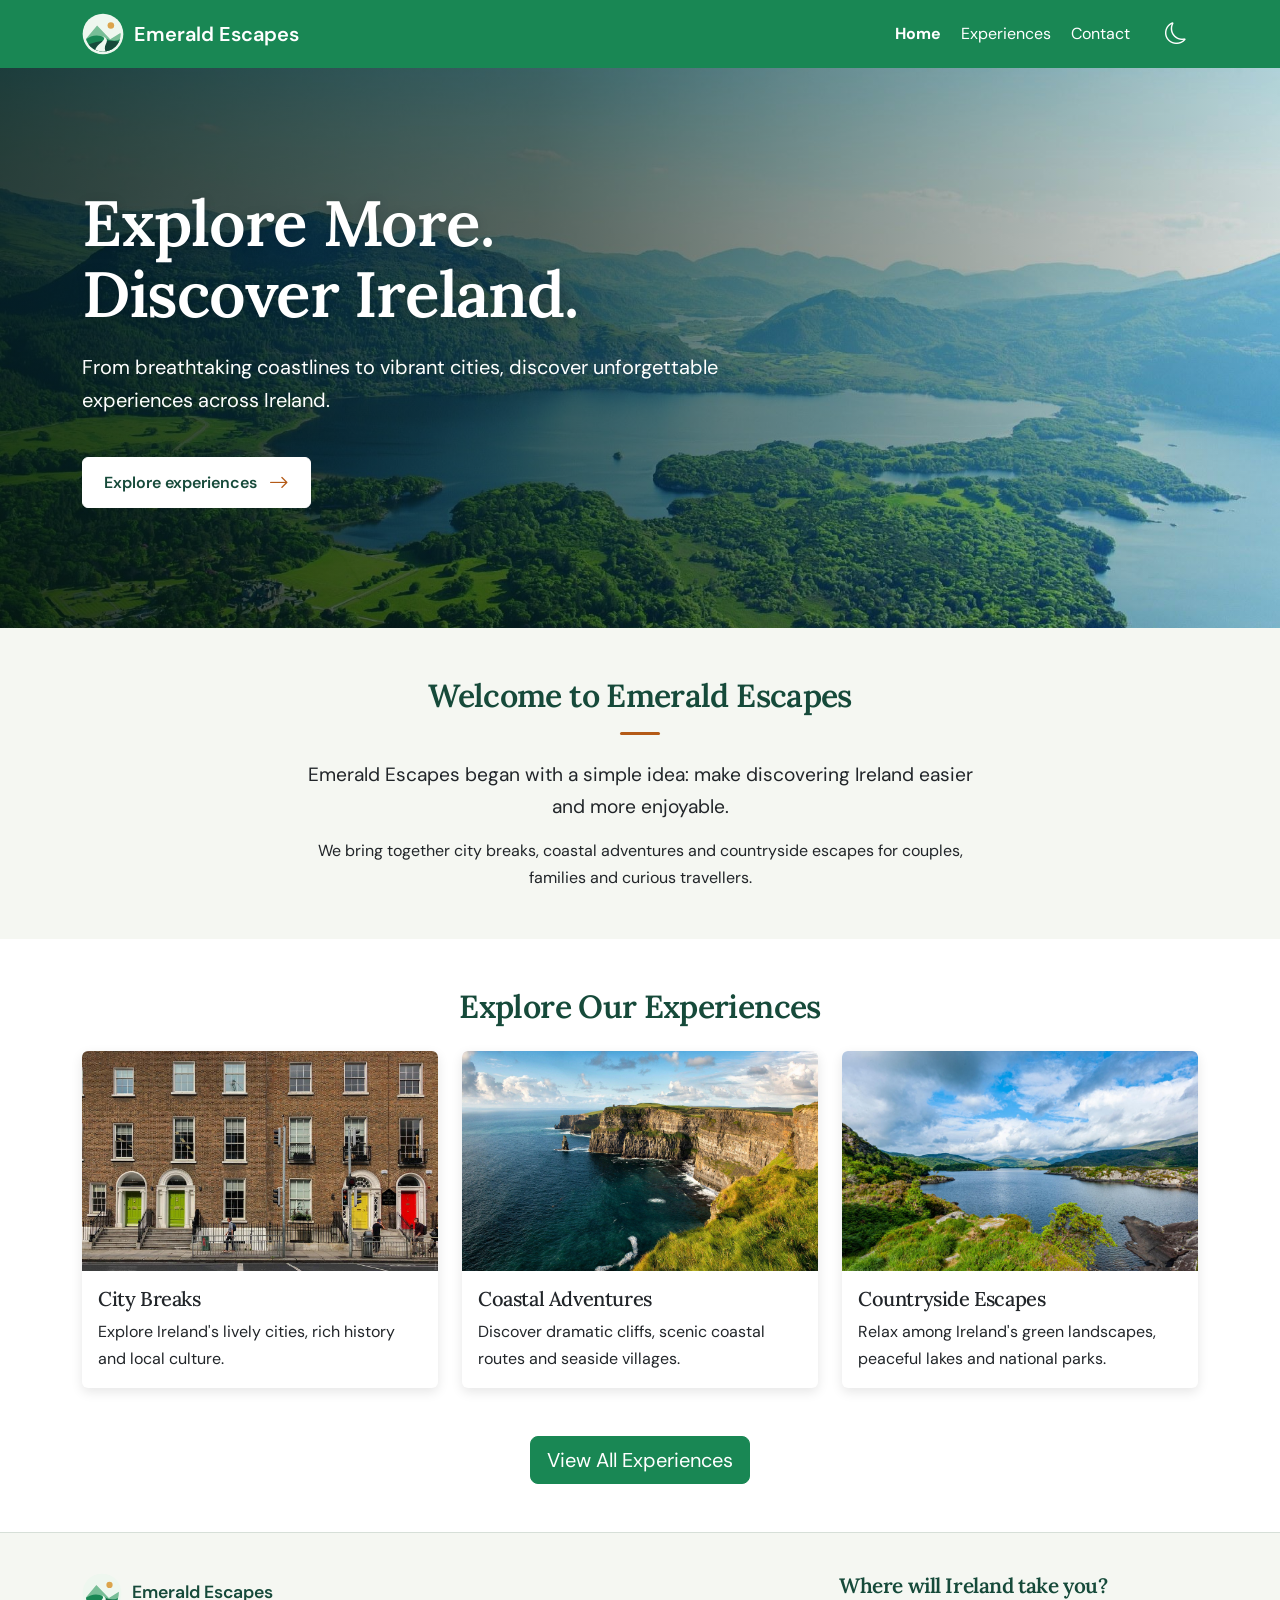
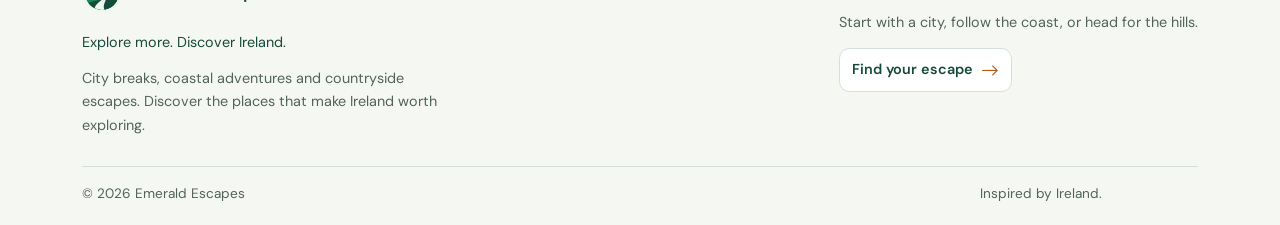
==== commit 45d43fc6: "Standardise Bootstrap icons and refine the back-to-top button" ====
--- a/index.html
+++ b/index.html
@@ -67,11 +67,7 @@
 
                         <a href="experiences.html" class="btn btn-light hero-cta mt-4">
                             Explore experiences
-                            <svg width="20" height="20" viewBox="0 0 24 24" fill="none" stroke="currentColor"
-                                stroke-width="1.8" stroke-linecap="round" stroke-linejoin="round"
-                                aria-hidden="true" focusable="false">
-                                <path d="M5 12h14m-6-6 6 6-6 6"></path>
-                            </svg>
+                            <i class="bi bi-arrow-right" aria-hidden="true"></i>
                         </a>
 
                     </div>
@@ -189,11 +185,7 @@
                     <p>Start with a city, follow the coast, or head for the hills.</p>
                     <a class="footer-cta" href="experiences.html">
                         Find your escape
-                        <svg width="18" height="18" viewBox="0 0 24 24" fill="none" stroke="currentColor"
-                            stroke-width="1.8" stroke-linecap="round" stroke-linejoin="round"
-                            aria-hidden="true" focusable="false">
-                            <path d="M5 12h14m-6-6 6 6-6 6"></path>
-                        </svg>
+                        <i class="bi bi-arrow-right" aria-hidden="true"></i>
                     </a>
                 </div>
             </div>
@@ -204,10 +196,7 @@
         </div>
     </footer>
     <button type="button" id="backToTop" class="back-to-top" aria-label="Back to top" title="Back to top" hidden>
-        <svg width="22" height="22" viewBox="0 0 24 24" fill="none" stroke="currentColor"
-            stroke-width="2" stroke-linecap="round" stroke-linejoin="round" aria-hidden="true" focusable="false">
-            <path d="M12 19V5m-6 6 6-6 6 6"></path>
-        </svg>
+        <i class="bi bi-chevron-up" aria-hidden="true"></i>
     </button>
     <script src="vendor/bootstrap/js/bootstrap.bundle.min.js"></script>
     <script src="js/back-to-top.js"></script>
--- a/css/style.css
+++ b/css/style.css
@@ -123,8 +123,10 @@
     color: #164a3a;
 }
 
-.footer-cta svg {
+.footer-cta .bi {
     flex-shrink: 0;
+    font-size: 1.125rem;
+    line-height: 1;
     color: #b45a17;
 }
 
@@ -144,7 +146,7 @@
     font-size: 0.85rem;
 }
 
-/* Keep the back-to-top arrow in the bottom-right corner. */
+/* A compact back-to-top tab with a small orange accent. */
 .back-to-top {
     position: fixed;
     right: 1rem;
@@ -153,14 +155,15 @@
     display: flex;
     align-items: center;
     justify-content: center;
-    width: 48px;
-    height: 48px;
+    width: 44px;
+    height: 44px;
     padding: 0;
     border: 1px solid #d6dfd8;
-    border-radius: 50%;
-    background: #164a3a;
-    color: #ffffff;
-    box-shadow: 0 4px 12px rgba(0, 0, 0, 0.1);
+    border-bottom: 2px solid #b45a17;
+    border-radius: 0.4rem;
+    background: #ffffff;
+    color: #164a3a;
+    line-height: 1;
     cursor: pointer;
     opacity: 0;
     visibility: hidden;
@@ -168,6 +171,12 @@
     transition: opacity 180ms ease, visibility 0s linear 180ms;
 }
 
+.back-to-top .bi {
+    color: #b45a17;
+    font-size: 0.9rem;
+    line-height: 1;
+}
+
 .back-to-top.is-visible {
     opacity: 1;
     visibility: visible;
@@ -180,7 +189,8 @@
 }
 
 .back-to-top:hover {
-    box-shadow: 0 4px 16px rgba(0, 0, 0, 0.3);
+    background: #fff7ef;
+    border-color: #b45a17;
 }
 
 /* Navigation and theme switch */
@@ -333,12 +343,14 @@
     border-color: #ffffff;
 }
 
-.hero-cta svg {
+.hero-cta .bi {
+    font-size: 1.25rem;
+    line-height: 1;
     color: #b45a17;
     transition: transform 180ms ease;
 }
 
-.hero-cta:hover svg {
+.hero-cta:hover .bi {
     transform: translateX(3px);
 }
 
@@ -510,16 +522,8 @@
 .success-icon {
     width: 80px;
     height: 80px;
-    background-color: #198754;
-    color: white;
-    border-radius: 50%;
-
-    display: flex;
-    align-items: center;
-    justify-content: center;
-
     font-size: 2.5rem;
-    font-weight: bold;
+    line-height: 1;
 }
 
 @media (hover: hover) {
@@ -578,7 +582,8 @@
     background: #203d2d;
 }
 
-[data-bs-theme="dark"] .footer-cta svg,
+[data-bs-theme="dark"] .footer-cta .bi,
+[data-bs-theme="dark"] .back-to-top .bi,
 [data-bs-theme="dark"] .experiences-eyebrow,
 [data-bs-theme="dark"] .required-marker {
     color: #f6b66b;
@@ -588,13 +593,19 @@
     background: #f6b66b;
 }
 
-[data-bs-theme="dark"] .back-to-top,
 [data-bs-theme="dark"] .experience-preview {
     box-shadow: 0 4px 16px rgba(0, 0, 0, 0.25);
 }
 
+[data-bs-theme="dark"] .back-to-top {
+    background: #192a22;
+    color: #b4edcd;
+    border-bottom-color: #f6b66b;
+}
+
 [data-bs-theme="dark"] .back-to-top:hover {
-    box-shadow: 0 4px 16px rgba(0, 0, 0, 0.3);
+    background: #203d2d;
+    border-color: #f6b66b;
 }
 
 [data-bs-theme="dark"] .experience-preview:hover {
@@ -628,7 +639,6 @@
     background: #2c503b;
 }
 
-[data-bs-theme="dark"] .back-to-top,
 [data-bs-theme="dark"] .favourites-callout[aria-pressed="true"] {
     background: #a3e4bd;
     color: #10271b;
@@ -668,7 +678,7 @@
 /* Responsive layouts */
 @media (min-width: 576px) {
     .footer-bottom {
-        padding-right: 4rem;
+        padding-right: 6rem;
     }
 }
 
@@ -749,6 +759,8 @@
         flex-direction: column;
         justify-content: center;
         text-align: center;
+        /* Leave space for the fixed back-to-top button on narrow screens. */
+        padding-bottom: 3rem;
     }
 }
 
